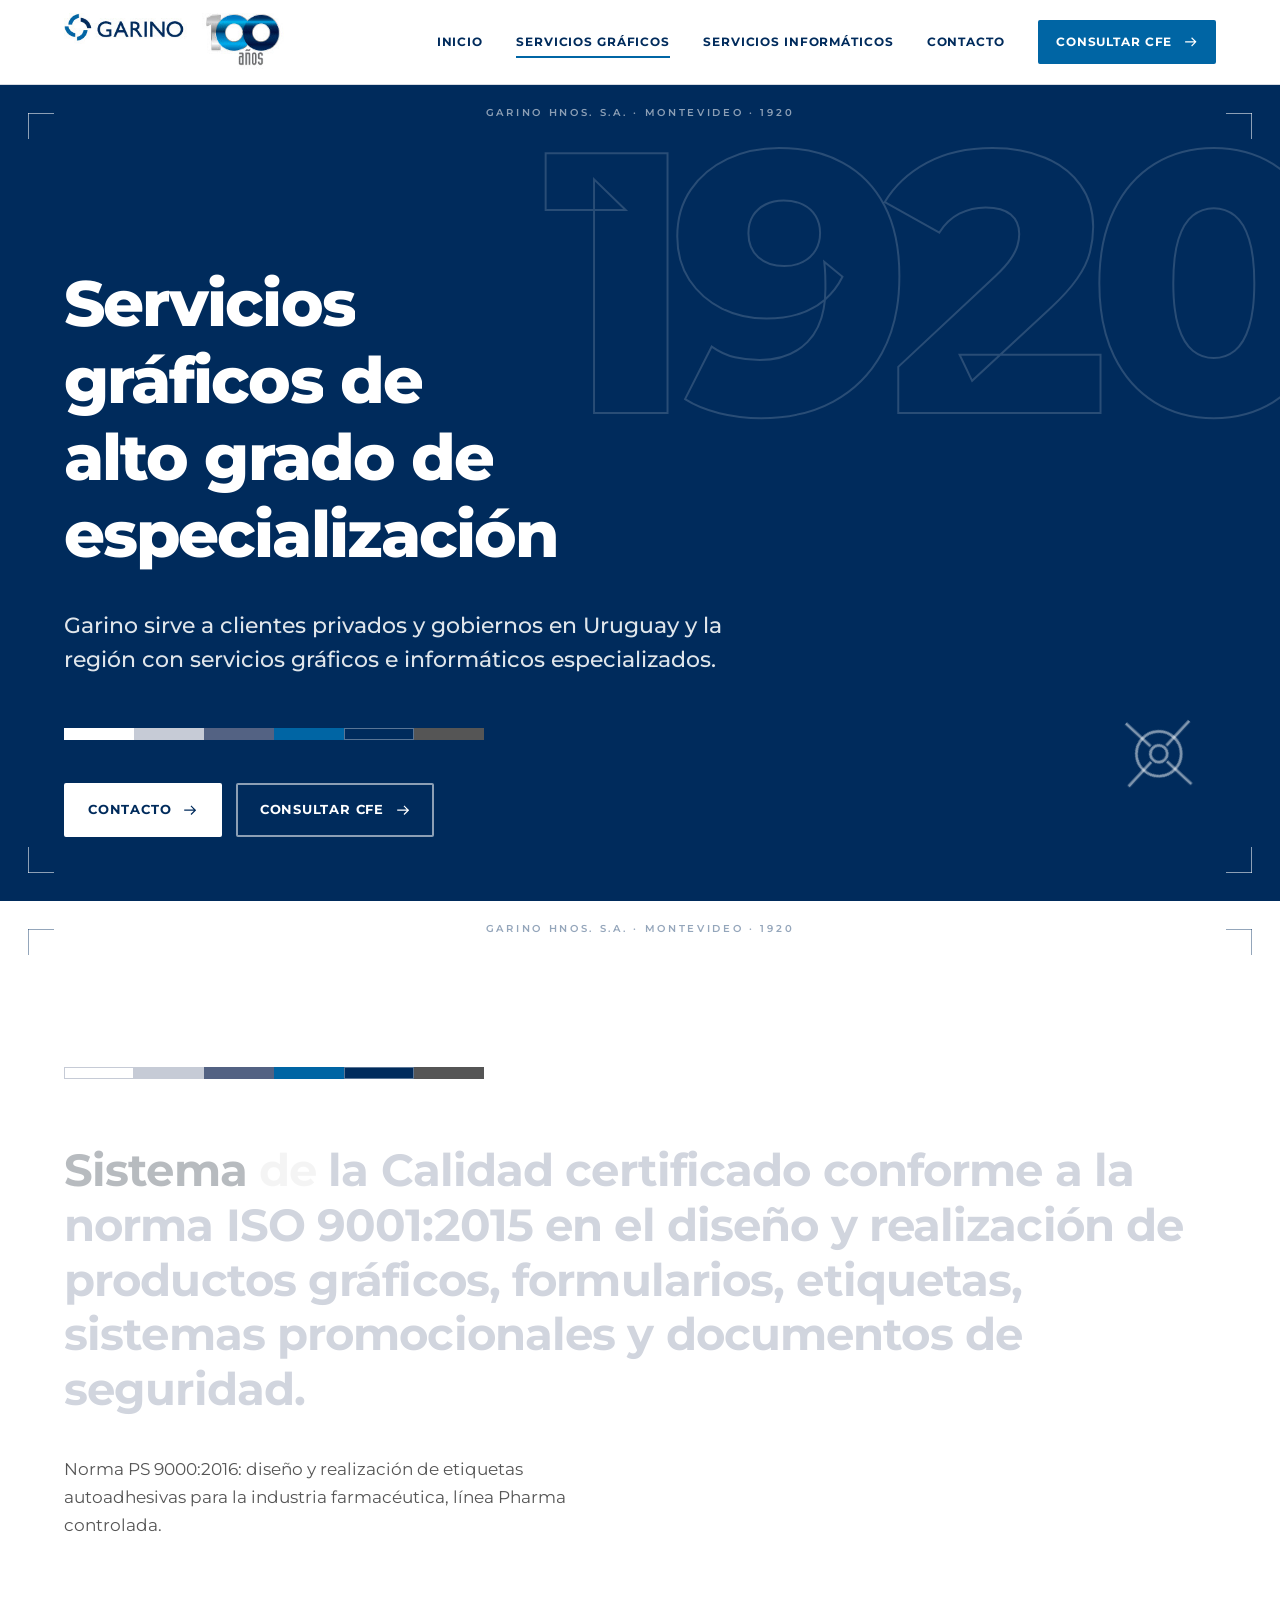
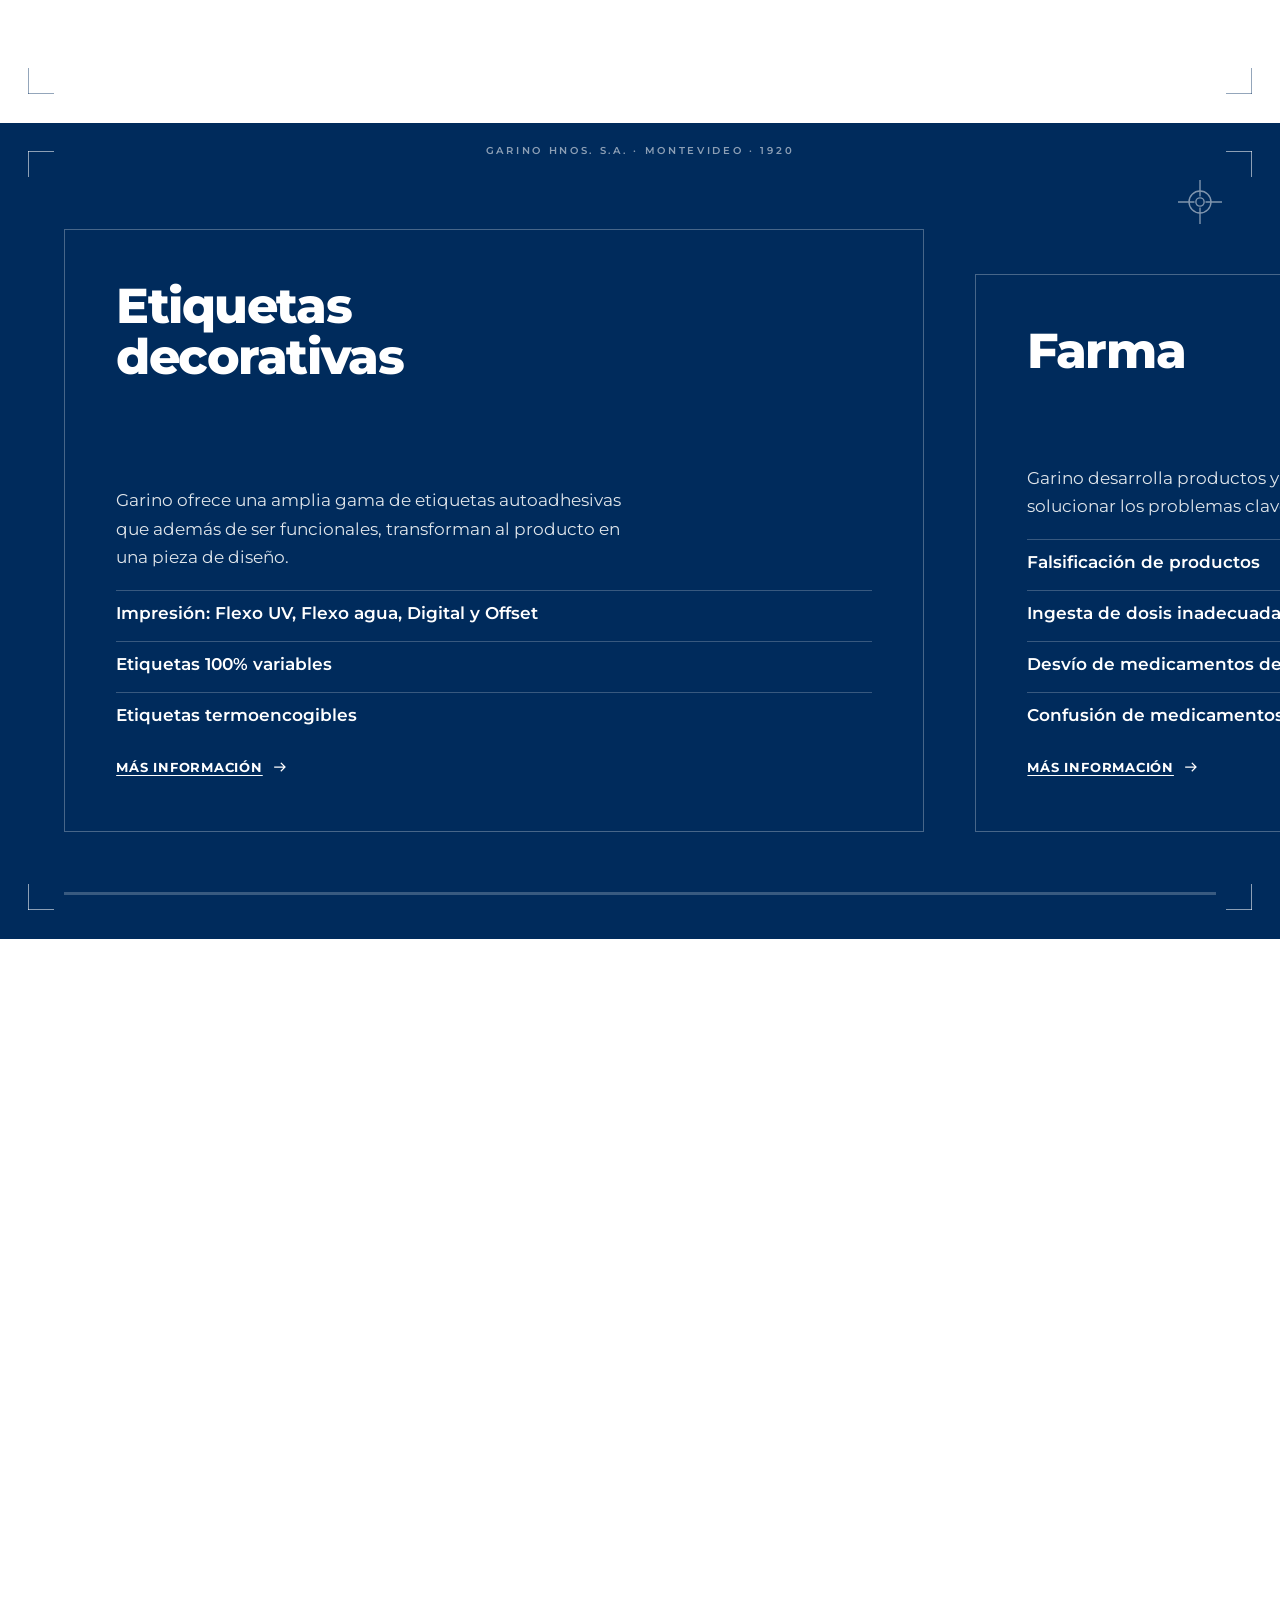
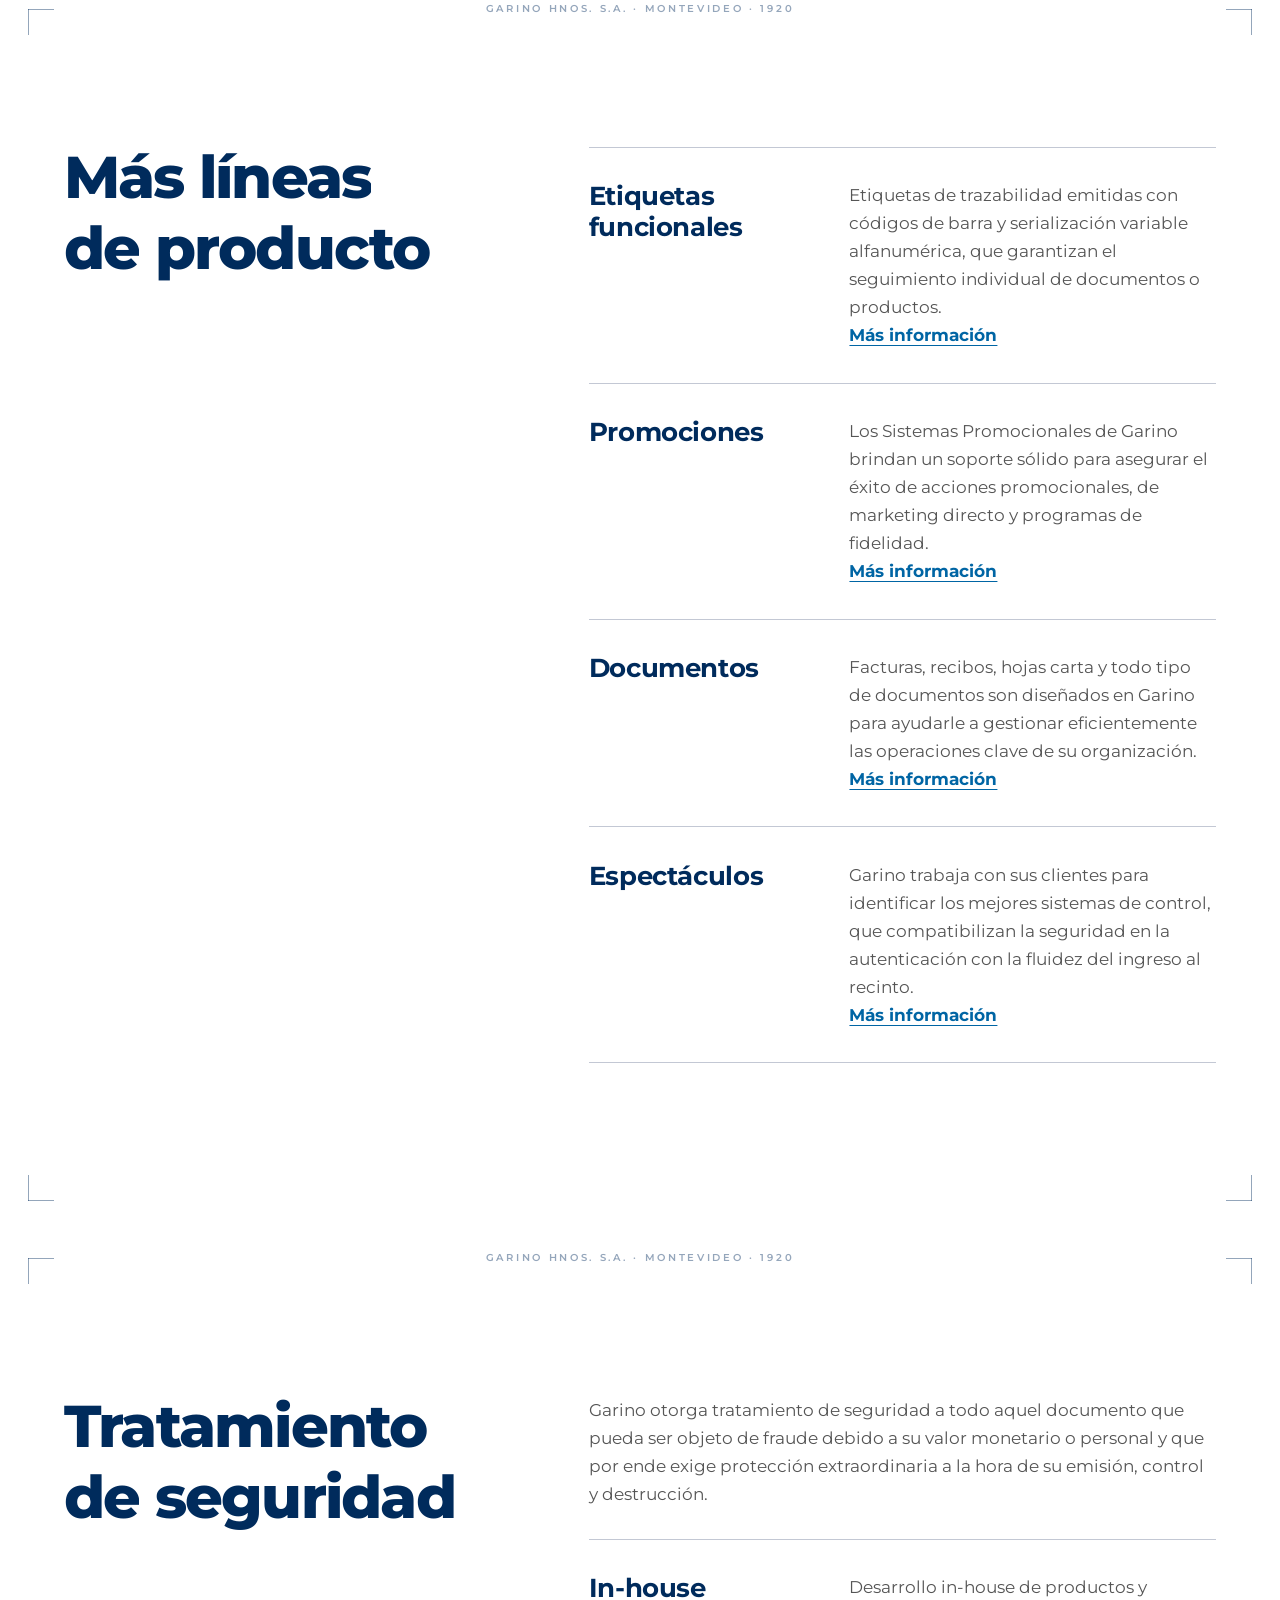
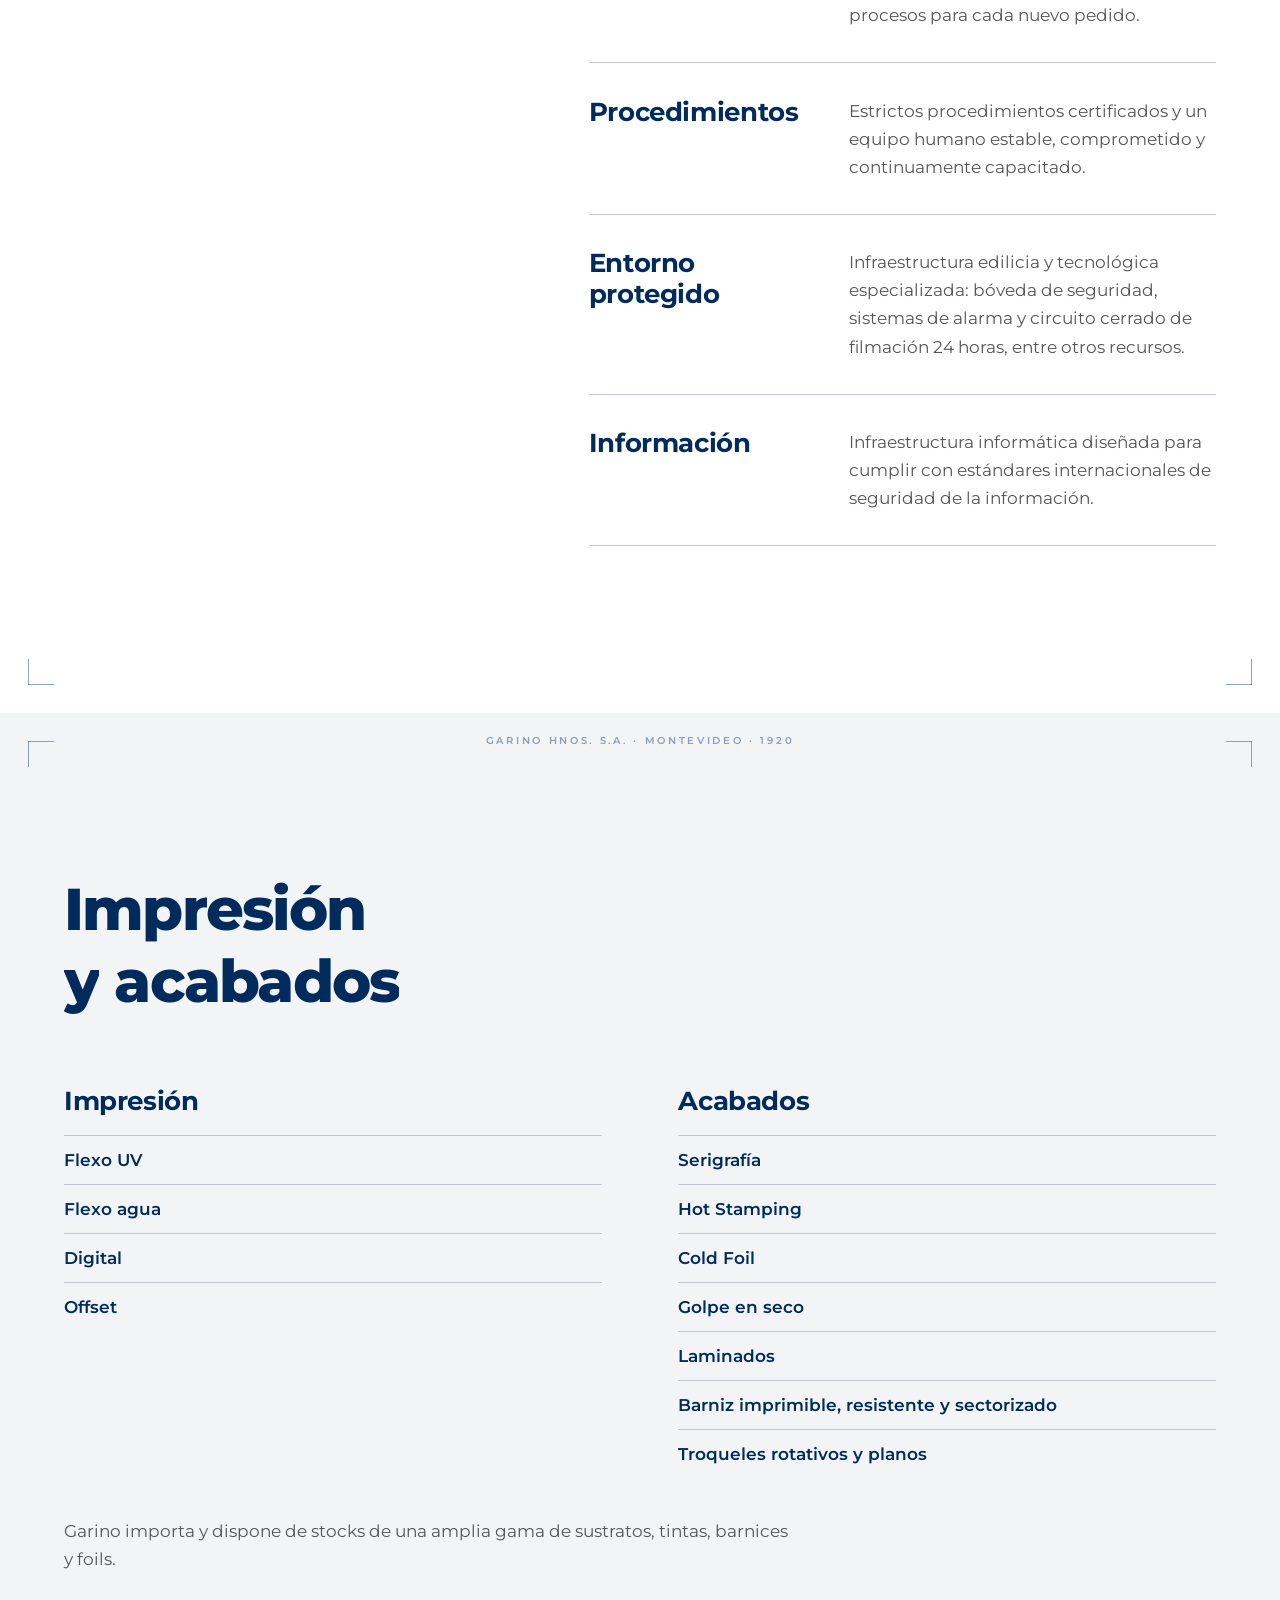
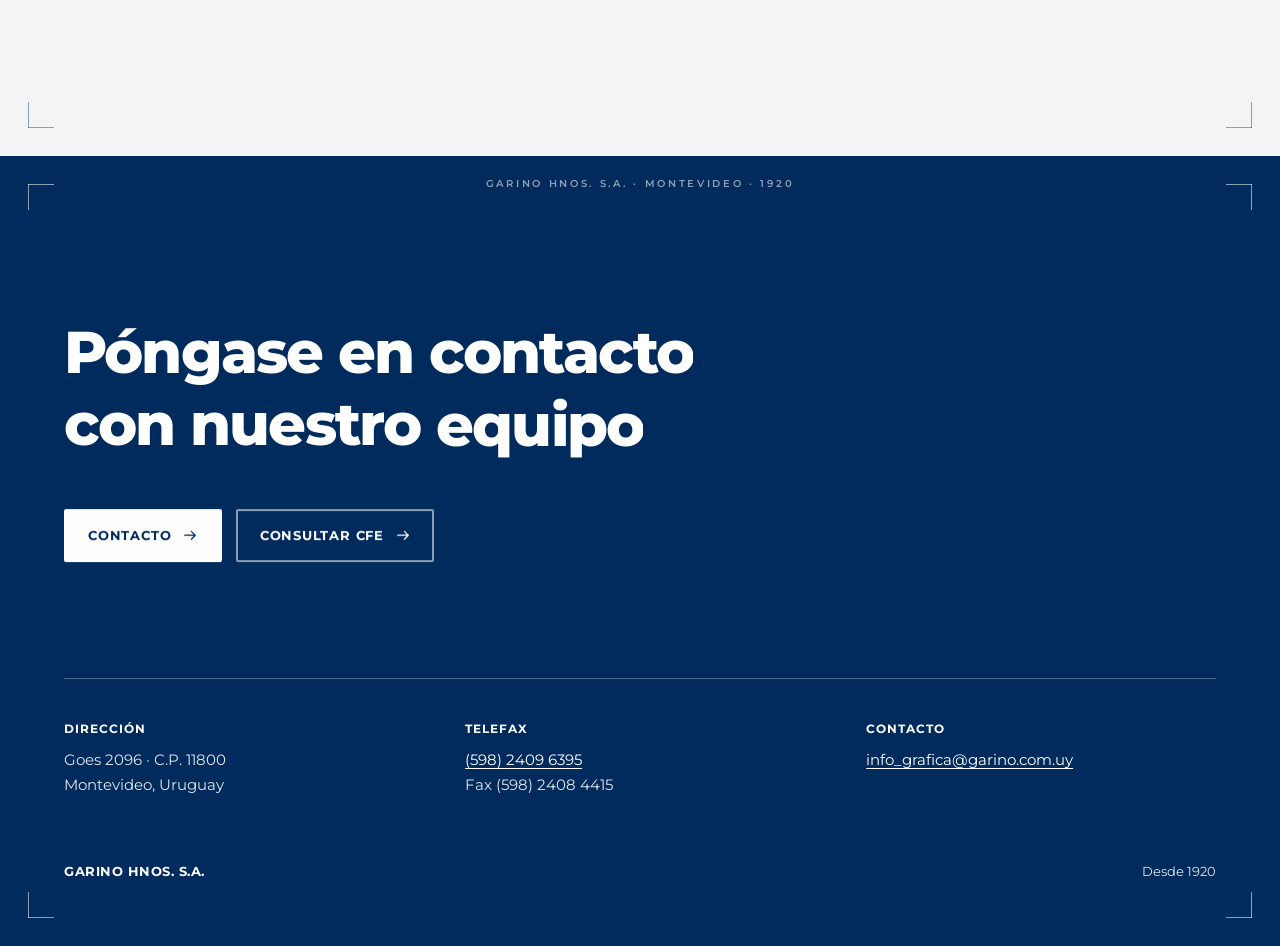
==== graficos.html @ b213af1c "Restyling completo de Garino: pliego de control, tres páginas, scroll con GSAP Co-Authored-By: Claud" ====
<!DOCTYPE html>
<html lang="es-UY">
<head>
<meta charset="utf-8">
<meta name="viewport" content="width=device-width, initial-scale=1">
<title>Servicios gráficos — GARINO HNOS. S.A.</title>
<meta name="description" content="Servicios gráficos de Garino: etiquetas, farma, documentos de seguridad, protección de marca, promociones, documentos y espectáculos. Montevideo, Uruguay.">
<meta name="theme-color" content="#002b5c">
<link rel="preload" href="fonts/Montserrat-Variable.woff2" as="font" type="font/woff2" crossorigin>
<link rel="stylesheet" href="css/styles.css">
<script>document.documentElement.classList.add("js");if(!matchMedia("(prefers-reduced-motion: reduce)").matches)document.documentElement.classList.add("motion");</script>
</head>
<body>
<svg width="0" height="0" style="position:absolute" aria-hidden="true" focusable="false">
  <symbol id="arrow" viewBox="0 0 24 24"><path d="M3 12h17M14 5.5 20.5 12 14 18.5" fill="none" stroke="currentColor" stroke-width="2" stroke-linecap="square"/></symbol>
  <symbol id="reg" viewBox="0 0 48 48"><g fill="none" stroke="currentColor" stroke-width="1.5"><circle cx="24" cy="24" r="12"/><circle cx="24" cy="24" r="4.5"/><path d="M24 0v18M24 30v18M0 24h18M30 24h18"/></g></symbol>
</svg>
<a class="skip" href="#contenido">Ir al contenido</a>
<div class="progress" aria-hidden="true"></div>

<header class="site-header">
  <div class="wrap site-header__in">
    <a class="brand" href="index.html" aria-label="Garino, más de 100 años — inicio"><img src="img/logo_100_anos.jpg" width="346" height="91" alt="GARINO — 100 años"></a>
    <button class="nav-toggle" type="button" aria-expanded="false" aria-controls="nav" aria-label="Menú"><span></span><span></span><span></span></button>
    <nav class="nav" id="nav" aria-label="Principal">
      <a href="index.html">Inicio</a>
      <a href="graficos.html" aria-current="page">Servicios gráficos</a>
      <a href="informaticos.html">Servicios informáticos</a>
      <a href="https://www.garino.com.uy/servicios_informaticos/Contacto.php">Contacto</a>
      <a class="btn" href="https://www.garino.com.uy/consultacfe/">Consultar CFE <svg class="i" aria-hidden="true"><use href="#arrow"/></svg></a>
    </nav>
  </div>
</header>

<main id="contenido">

  <section class="hero sheet sheet--navy">
    <span class="marks" aria-hidden="true"></span>
    <div class="hero__year" aria-hidden="true" data-parallax="0.18">1920</div>
    <div class="hero__reg" aria-hidden="true"><svg class="reg" data-spin><use href="#reg"/></svg></div>
    <div class="wrap">
      <h1 data-split>Servicios gráficos de alto grado de especialización</h1>
      <p class="lead" data-reveal>Garino sirve a clientes privados y gobiernos en Uruguay y la región con servicios gráficos e informáticos especializados.</p>
      <div class="wedge" aria-hidden="true" data-reveal data-delay="0.1"><i></i><i></i><i></i><i></i><i></i><i></i></div>
      <div class="closing__actions" data-reveal data-delay="0.2">
        <a class="btn btn--light" href="https://www.garino.com.uy/servicios_informaticos/Contacto.php">Contacto <svg class="i" aria-hidden="true"><use href="#arrow"/></svg></a>
        <a class="btn btn--ghost" href="https://www.garino.com.uy/consultacfe/">Consultar CFE <svg class="i" aria-hidden="true"><use href="#arrow"/></svg></a>
      </div>
    </div>
  </section>

  <section class="section sheet">
    <span class="marks marks--ink" aria-hidden="true"></span>
    <div class="wrap">
      <div class="wedge wedge--light section__wedge" aria-hidden="true"><i></i><i></i><i></i><i></i><i></i><i></i></div>
      <p class="statement">Sistema de la Calidad certificado conforme a la norma ISO 9001:2015 en el diseño y realización de productos gráficos, formularios, etiquetas, sistemas promocionales y documentos de seguridad.</p>
      <p data-reveal style="margin-top:clamp(28px,3vw,44px);max-width:52ch">Norma PS 9000:2016: diseño y realización de etiquetas autoadhesivas para la industria farmacéutica, línea Pharma controlada.</p>
    </div>
  </section>

  <section class="hscroll sheet sheet--navy" aria-label="Líneas de productos">
    <span class="marks" aria-hidden="true"></span>
    <svg class="reg hscroll__reg" aria-hidden="true"><use href="#reg"/></svg>
    <div class="hscroll__pin">
      <div class="hscroll__track">
        <article class="panel">
          <div class="panel__top"><h2>Etiquetas decorativas</h2></div>
          <div><p>Garino ofrece una amplia gama de etiquetas autoadhesivas que además de ser funcionales, transforman al producto en una pieza de diseño.</p><ul><li>Impresión: Flexo UV, Flexo agua, Digital y Offset</li><li>Etiquetas 100% variables</li><li>Etiquetas termoencogibles</li></ul><a class="panel__link" href="https://www.garinografica.com/etiquetas-decorativas">Más información <svg class="i" aria-hidden="true"><use href="#arrow"/></svg></a></div>
        </article>
        <article class="panel">
          <div class="panel__top"><h2>Farma</h2></div>
          <div><p>Garino desarrolla productos y sistemas tendientes a solucionar los problemas clave que afectan este mercado.</p><ul><li>Falsificación de productos</li><li>Ingesta de dosis inadecuadas</li><li>Desvío de medicamentos de uso controlado</li><li>Confusión de medicamentos en centros de salud</li></ul><a class="panel__link" href="https://www.garinografica.com/farma">Más información <svg class="i" aria-hidden="true"><use href="#arrow"/></svg></a></div>
        </article>
        <article class="panel">
          <div class="panel__top"><h2>Documentos de seguridad</h2></div>
          <div><p>Proveedor de Documentos de Seguridad para bancos, gobiernos, emisores de valores y empresas privadas, a lo largo de sus 100 años de existencia.</p><ul><li>Papel de seguridad con marca de agua propia</li><li>Hologramas de seguridad con marca propietaria de uso exclusivo</li></ul><a class="panel__link" href="https://www.garinografica.com/documentos-seguridad">Más información <svg class="i" aria-hidden="true"><use href="#arrow"/></svg></a></div>
        </article>
        <article class="panel">
          <div class="panel__top"><h2>Protección de marca</h2></div>
          <div><p>Un enfoque integral para el problema de la falsificación de productos y documentos, que permite la autenticación en los puntos críticos de la cadena de distribución.</p><ul><li>Tamper evident: recursos que evidencian la manipulación</li><li>Datos variables: código de barra, código QR, Datamatrix</li></ul><a class="panel__link" href="https://www.garinografica.com/proteccion-marca">Más información <svg class="i" aria-hidden="true"><use href="#arrow"/></svg></a></div>
        </article>
      </div>
    </div>
    <div class="hscroll__bar" aria-hidden="true"></div>
  </section>

  <section class="section sheet">
    <span class="marks marks--ink" aria-hidden="true"></span>
    <div class="wrap intro-grid">
      <h2 data-split>Más líneas de producto</h2>
      <ul class="rows"><li data-reveal><h3>Etiquetas funcionales</h3><div><p>Etiquetas de trazabilidad emitidas con códigos de barra y serialización variable alfanumérica, que garantizan el seguimiento individual de documentos o productos.</p><p><a href="#reg">Más información</a></p></div></li><li data-reveal><h3>Promociones</h3><div><p>Los Sistemas Promocionales de Garino brindan un soporte sólido para asegurar el éxito de acciones promocionales, de marketing directo y programas de fidelidad.</p><p><a href="#reg">Más información</a></p></div></li><li data-reveal><h3>Documentos</h3><div><p>Facturas, recibos, hojas carta y todo tipo de documentos son diseñados en Garino para ayudarle a gestionar eficientemente las operaciones clave de su organización.</p><p><a href="#reg">Más información</a></p></div></li><li data-reveal><h3>Espectáculos</h3><div><p>Garino trabaja con sus clientes para identificar los mejores sistemas de control, que compatibilizan la seguridad en la autenticación con la fluidez del ingreso al recinto.</p><p><a href="#reg">Más información</a></p></div></li></ul>
    </div>
  </section>


  <section class="section sheet">
    <span class="marks marks--ink" aria-hidden="true"></span>
    <div class="wrap intro-grid">
      <div>
        <h2 data-split>Tratamiento de seguridad</h2>
      </div>
      <div class="stack">
        <p data-reveal>Garino otorga tratamiento de seguridad a todo aquel documento que pueda ser objeto de fraude debido a su valor monetario o personal y que por ende exige protección extraordinaria a la hora de su emisión, control y destrucción.</p>
        <ul class="rows" data-reveal>
          <li><h3>In-house</h3><p>Desarrollo in-house de productos y procesos para cada nuevo pedido.</p></li>
          <li><h3>Procedimientos</h3><p>Estrictos procedimientos certificados y un equipo humano estable, comprometido y continuamente capacitado.</p></li>
          <li><h3>Entorno protegido</h3><p>Infraestructura edilicia y tecnológica especializada: bóveda de seguridad, sistemas de alarma y circuito cerrado de filmación 24 horas, entre otros recursos.</p></li>
          <li><h3>Información</h3><p>Infraestructura informática diseñada para cumplir con estándares internacionales de seguridad de la información.</p></li>
        </ul>
      </div>
    </div>
  </section>

  <section class="section sheet sheet--paper">
    <span class="marks marks--ink" aria-hidden="true"></span>
    <div class="wrap">
      <h2 data-split style="max-width:16ch">Impresión y acabados</h2>
      <div class="specs" style="margin-top:clamp(36px,5vw,72px)" data-reveal>
        <div>
          <h3>Impresión</h3>
          <ul><li>Flexo UV</li><li>Flexo agua</li><li>Digital</li><li>Offset</li></ul>
        </div>
        <div>
          <h3>Acabados</h3>
          <ul><li>Serigrafía</li><li>Hot Stamping</li><li>Cold Foil</li><li>Golpe en seco</li><li>Laminados</li><li>Barniz imprimible, resistente y sectorizado</li><li>Troqueles rotativos y planos</li></ul>
        </div>
      </div>
      <p style="margin-top:clamp(28px,3vw,44px)" data-reveal>Garino importa y dispone de stocks de una amplia gama de sustratos, tintas, barnices y foils.</p>
    </div>
  </section>

  <section class="closing sheet sheet--navy">
    <span class="marks" aria-hidden="true"></span>
    <div class="wrap">
      <h2 data-split>Póngase en contacto con nuestro equipo</h2>
      <div class="closing__actions" data-reveal>
        <a class="btn btn--light" href="https://www.garino.com.uy/servicios_informaticos/Contacto.php">Contacto <svg class="i" aria-hidden="true"><use href="#arrow"/></svg></a>
        <a class="btn btn--ghost" href="https://www.garino.com.uy/consultacfe/">Consultar CFE <svg class="i" aria-hidden="true"><use href="#arrow"/></svg></a>
      </div>
      <div class="footer-grid">
        <div><h3>Dirección</h3><address>Goes 2096 &middot; C.P. 11800<br>Montevideo, Uruguay</address></div>
        <div><h3>Telefax</h3><p><a href="tel:+59824096395">(598) 2409 6395</a><br>Fax (598) 2408 4415</p></div>
        <div><h3>Contacto</h3><p><a href="mailto:info_grafica@garino.com.uy">info_grafica@garino.com.uy</a></p></div>
      </div>
      <div class="footer-note"><strong>GARINO HNOS. S.A.</strong><span>Desde 1920</span></div>
    </div>
  </section>
</main>

<script src="js/vendor/gsap.min.js"></script>
<script src="js/vendor/ScrollTrigger.min.js"></script>
<script src="js/main.js"></script>
</body>
</html>
---- css/styles.css ----
/* GARINO HNOS. S.A. — restyling. Concepto: la página como pliego de imprenta. */

@font-face {
  font-family: "Montserrat";
  src: url("../fonts/Montserrat-Variable-ext.woff2") format("woff2");
  font-weight: 100 900;
  font-style: normal;
  font-display: swap;
  unicode-range: U+0100-02BA, U+02BD-02C5, U+02C7-02CC, U+02CE-02D7, U+02DD-02FF, U+0304, U+0308, U+0329, U+1D00-1DBF, U+1E00-1E9F, U+1EF2-1EFF, U+2020, U+20A0-20AB, U+20AD-20C0, U+2113, U+2C60-2C7F, U+A720-A7FF;
}
@font-face {
  font-family: "Montserrat";
  src: url("../fonts/Montserrat-Variable.woff2") format("woff2");
  font-weight: 100 900;
  font-style: normal;
  font-display: swap;
  unicode-range: U+0000-00FF, U+0131, U+0152-0153, U+02BB-02BC, U+02C6, U+02DA, U+02DC, U+0304, U+0308, U+0329, U+2000-206F, U+20AC, U+2122, U+2191, U+2193, U+2212, U+2215, U+FEFF, U+FFFD;
}

:root {
  --navy: #002b5c;
  --blue: #0065a4;
  --slate: #536283;
  --mist: #c6cbd6;
  --ink: #555555;
  --on-navy: color-mix(in srgb, #ffffff 88%, #002b5c);
  --white: #ffffff;
  --paper: color-mix(in srgb, var(--mist) 22%, white);

  --font: "Montserrat", system-ui, -apple-system, "Segoe UI", Arial, sans-serif;
  --gutter: clamp(20px, 5vw, 88px);
  --section: clamp(96px, 13vw, 190px);
  --header-h: 84px;
  --ease: cubic-bezier(0.16, 1, 0.3, 1);
}

*, *::before, *::after { box-sizing: border-box; }
html { scroll-behavior: smooth; -webkit-text-size-adjust: 100%; scrollbar-color: var(--blue) var(--paper); }
body {
  margin: 0;
  font-family: var(--font);
  font-size: 1.0625rem;
  line-height: 1.65;
  color: var(--ink);
  background: var(--white);
  overflow-x: clip;
  -webkit-font-smoothing: antialiased;
  text-rendering: optimizeLegibility;
}
img, svg { display: block; max-width: 100%; }
a { color: inherit; text-decoration-thickness: 1px; text-underline-offset: 0.22em; }
p { margin: 0 0 1em; max-width: 66ch; }
h1, h2, h3 { font-family: var(--font); font-weight: 800; line-height: 1.04; letter-spacing: -0.03em; margin: 0; text-wrap: balance; color: var(--navy); }
h1 { font-size: clamp(2.3rem, 5vw, 4.5rem); }
h2 { font-size: clamp(1.9rem, 4.6vw, 3.9rem); }
h3 { font-size: clamp(1.25rem, 2vw, 1.6rem); font-weight: 700; letter-spacing: -0.015em; line-height: 1.2; }
ul { margin: 0; padding: 0; list-style: none; }
::selection { background: var(--blue); color: var(--white); }
:focus-visible { outline: 3px solid var(--blue); outline-offset: 3px; }
.on-navy :focus-visible, .sheet--navy :focus-visible { outline-color: var(--white); }
.sr-only { position: absolute; width: 1px; height: 1px; overflow: hidden; clip: rect(0 0 0 0); white-space: nowrap; }
.skip { position: absolute; left: 12px; top: -60px; background: var(--navy); color: var(--white); padding: 10px 16px; z-index: 100; font-weight: 700; }
.skip:focus { top: 12px; }
.i { width: 1.1em; height: 1.1em; flex: none; }
.wrap { width: 100%; max-width: 1480px; margin-inline: auto; padding-inline: var(--gutter); }

/* Progreso de lectura: barra de color del pliego */
.progress { position: fixed; inset: 0 0 auto 0; height: 3px; z-index: 60; background: transparent; pointer-events: none; }
.progress::after { content: ""; display: block; height: 100%; background: var(--blue); transform-origin: 0 50%; transform: scaleX(var(--p, 0)); }

/* Cabecera */
.site-header { position: sticky; top: 0; z-index: 50; background: var(--white); border-bottom: 1px solid color-mix(in srgb, var(--mist) 70%, white); }
.site-header__in { display: flex; align-items: center; justify-content: space-between; gap: 24px; height: var(--header-h); }
.brand { display: block; line-height: 0; }
.brand img { height: 58px; width: auto; }
.nav { display: flex; align-items: center; gap: clamp(18px, 2.6vw, 40px); }
.nav a { font-size: 0.78rem; font-weight: 700; letter-spacing: 0.07em; text-transform: uppercase; text-decoration: none; color: var(--navy); padding: 8px 0; position: relative; }
.nav a:not(.btn)::after { content: ""; position: absolute; left: 0; right: 0; bottom: 2px; height: 2px; background: var(--blue); transform: scaleX(0); transform-origin: 0 50%; transition: transform 0.4s var(--ease); }
.nav a:not(.btn):hover::after, .nav a[aria-current="page"]::after { transform: scaleX(1); }
.nav-toggle { display: none; width: 48px; height: 48px; border: 0; background: none; color: var(--navy); cursor: pointer; padding: 0; margin-right: -10px; }
.nav-toggle span { display: block; width: 24px; height: 2px; background: currentColor; margin: 6px auto; transition: transform 0.35s var(--ease), opacity 0.2s; }
.nav-open .nav-toggle span:nth-child(1) { transform: translateY(8px) rotate(45deg); }
.nav-open .nav-toggle span:nth-child(2) { opacity: 0; }
.nav-open .nav-toggle span:nth-child(3) { transform: translateY(-8px) rotate(-45deg); }

.btn { display: inline-flex; align-items: center; gap: 12px; padding: 14px 22px; font-weight: 700; font-size: 0.82rem; letter-spacing: 0.06em; text-transform: uppercase; text-decoration: none; background: var(--blue); color: var(--white); border: 2px solid var(--blue); border-radius: 2px; transition: background 0.3s, color 0.3s, border-color 0.3s; }
.btn:hover { background: var(--navy); border-color: var(--navy); }
.btn .i { transition: transform 0.4s var(--ease); }
.btn:hover .i { transform: translateX(4px); }
.btn--light { background: var(--white); color: var(--navy); border-color: var(--white); }
.btn--light:hover { background: var(--mist); border-color: var(--mist); color: var(--navy); }
.btn--ghost { background: transparent; color: var(--white); border-color: color-mix(in srgb, var(--white) 55%, transparent); }
.btn--ghost:hover { background: var(--white); color: var(--navy); border-color: var(--white); }
.site-header .btn { padding: 10px 16px; color: var(--white); }

/* Pliego: marcas de corte, registro y escala de tonos */
.sheet { position: relative; isolation: isolate; }
.sheet--navy { background: var(--navy); color: var(--white); }
.sheet--navy h1, .sheet--navy h2, .sheet--navy h3 { color: var(--white); }
.sheet--navy p { color: var(--on-navy); }
.sheet--paper { background: var(--paper); }
.marks { position: absolute; inset: clamp(14px, 2.2vw, 30px); pointer-events: none; z-index: 1; color: color-mix(in srgb, currentColor 55%, transparent);
  --m: 26px;
  background:
    linear-gradient(currentColor, currentColor) 0 0 / var(--m) 1px no-repeat,
    linear-gradient(currentColor, currentColor) 0 0 / 1px var(--m) no-repeat,
    linear-gradient(currentColor, currentColor) 100% 0 / var(--m) 1px no-repeat,
    linear-gradient(currentColor, currentColor) 100% 0 / 1px var(--m) no-repeat,
    linear-gradient(currentColor, currentColor) 0 100% / var(--m) 1px no-repeat,
    linear-gradient(currentColor, currentColor) 0 100% / 1px var(--m) no-repeat,
    linear-gradient(currentColor, currentColor) 100% 100% / var(--m) 1px no-repeat,
    linear-gradient(currentColor, currentColor) 100% 100% / 1px var(--m) no-repeat; }
.marks::after { content: "GARINO HNOS. S.A.  \00B7  MONTEVIDEO  \00B7  1920"; position: absolute; top: -5px; left: 50%; transform: translateX(-50%); font-size: 0.6rem; font-weight: 600; letter-spacing: 0.28em; white-space: nowrap; color: inherit; background: transparent; padding: 0 12px; line-height: 10px; }
.marks--ink { color: color-mix(in srgb, var(--navy) 42%, transparent); }
.section__wedge { margin-bottom: clamp(40px, 5vw, 72px); }
.wedge { display: flex; height: 12px; width: 100%; max-width: 420px; }
.wedge i { flex: 1; display: block; }
.wedge i:nth-child(1) { background: var(--white); }
.wedge i:nth-child(2) { background: var(--mist); }
.wedge i:nth-child(3) { background: var(--slate); }
.wedge i:nth-child(4) { background: var(--blue); }
.wedge i:nth-child(5) { background: var(--navy); box-shadow: inset 0 0 0 1px color-mix(in srgb, var(--white) 35%, transparent); }
.wedge i:nth-child(6) { background: var(--ink); }
.wedge--light i:nth-child(1) { box-shadow: inset 0 0 0 1px var(--mist); }
.reg { width: 56px; height: 56px; color: currentColor; }

/* Héroe */
.hero { min-height: calc(100svh - var(--header-h)); display: flex; align-items: flex-end; overflow: hidden; padding-block: clamp(48px, 6vw, 96px) clamp(40px, 5vw, 72px); }
.hero .wrap { position: relative; z-index: 2; }
.hero h1 { max-width: 12ch; }
.hero__year { position: absolute; right: -3vw; top: 6%; z-index: 0; font-weight: 800; font-size: clamp(8rem, 29vw, 28rem); line-height: 0.8; letter-spacing: -0.06em; color: transparent; -webkit-text-stroke: 2px color-mix(in srgb, var(--white) 16%, transparent); user-select: none; pointer-events: none; }
.hero__reg { position: absolute; z-index: 1; right: clamp(24px, 6vw, 96px); bottom: clamp(56px, 8vw, 110px); color: color-mix(in srgb, var(--white) 50%, transparent); }
.hero__reg .reg { width: clamp(56px, 7vw, 96px); height: auto; aspect-ratio: 1; }
.lead { font-size: clamp(1.1rem, 1.7vw, 1.4rem); line-height: 1.55; max-width: 44ch; margin-top: clamp(20px, 2.4vw, 32px); font-weight: 500; }
.hero .wedge { margin-top: clamp(32px, 4vw, 52px); }
.doors { display: grid; grid-template-columns: repeat(2, minmax(0, 1fr)); gap: 0; margin-top: clamp(40px, 5vw, 72px); border-top: 1px solid color-mix(in srgb, var(--white) 40%, transparent); max-width: 980px; }
.door { display: flex; align-items: center; justify-content: space-between; gap: 20px; padding: clamp(20px, 2.6vw, 34px) 0; text-decoration: none; color: var(--white); font-weight: 800; font-size: clamp(1.1rem, 2.2vw, 1.75rem); letter-spacing: -0.02em; border-bottom: 1px solid color-mix(in srgb, var(--white) 40%, transparent); transition: color 0.3s; }
.door + .door { padding-left: clamp(20px, 3vw, 44px); border-left: 1px solid color-mix(in srgb, var(--white) 40%, transparent); }
.door .i { width: 1.4em; height: 1.4em; transition: transform 0.5s var(--ease); }
.door:hover { color: var(--mist); }
.door:hover .i { transform: translateX(8px); }

/* Secciones */
.section { padding-block: var(--section); position: relative; }
.statement { font-size: clamp(1.55rem, 3.5vw, 3rem); font-weight: 700; line-height: 1.22; letter-spacing: -0.02em; color: var(--navy); max-width: 28em; margin: 0; }
.statement .w { transition: none; }
.intro-grid { display: grid; grid-template-columns: minmax(0, 5fr) minmax(0, 7fr); gap: clamp(32px, 6vw, 120px); align-items: start; }
.stack > * + * { margin-top: clamp(20px, 2.4vw, 32px); }

/* Scroll horizontal fijado */
.hscroll { position: relative; overflow: hidden; }
.hscroll__pin { min-height: calc(100svh - var(--header-h)); display: flex; align-items: center; padding-block: clamp(64px, 8vw, 110px); }
.hscroll__track { display: flex; gap: clamp(24px, 4vw, 64px); padding-inline: var(--gutter); will-change: transform; }
.panel { flex: none; width: min(78vw, 860px); display: flex; flex-direction: column; justify-content: space-between; gap: clamp(28px, 4vw, 56px); min-height: min(62svh, 560px); padding: clamp(28px, 4vw, 56px); border: 1px solid color-mix(in srgb, currentColor 28%, transparent); position: relative; }
.panel__top { display: flex; align-items: flex-start; justify-content: space-between; gap: 24px; }
.panel:nth-child(even) { width: min(70vw, 720px); margin-top: clamp(24px, 5vh, 64px); }
.panel:nth-child(3n) { width: min(86vw, 940px); }
.hscroll__reg { position: absolute; right: clamp(28px, 4.5vw, 72px); top: clamp(28px, 4.5vw, 72px); opacity: 0.5; width: 44px; height: 44px; }
.panel h2 { font-size: clamp(1.8rem, 3.8vw, 3.2rem); max-width: 14ch; }
.panel p { margin: 0; font-size: clamp(1rem, 1.35vw, 1.2rem); max-width: 48ch; }
.panel ul { margin-top: 18px; display: grid; gap: 6px; font-weight: 600; }
.panel ul li { padding: 8px 0; border-top: 1px solid color-mix(in srgb, currentColor 22%, transparent); }
.panel__link { margin-top: 20px; display: inline-flex; align-items: center; gap: 10px; font-weight: 700; font-size: 0.8rem; letter-spacing: 0.06em; text-transform: uppercase; }
.hscroll__bar { position: absolute; left: var(--gutter); right: var(--gutter); bottom: clamp(24px, 3.5vw, 44px); height: 3px; background: color-mix(in srgb, currentColor 22%, transparent); }
.hscroll__bar::after { content: ""; position: absolute; inset: 0; background: var(--blue); transform-origin: 0 50%; transform: scaleX(var(--hp, 0)); }
.sheet--navy .hscroll__bar::after { background: var(--white); }

/* Divisiones */
.divisions { display: grid; grid-template-columns: 1fr 1fr; }
.division { position: relative; display: flex; flex-direction: column; justify-content: space-between; gap: clamp(36px, 5vw, 72px); min-height: 0; padding: clamp(32px, 5vw, 80px) var(--gutter); text-decoration: none; overflow: hidden; transition: background 0.5s var(--ease), color 0.5s var(--ease); }
.division--a { background: var(--paper); color: var(--navy); }
.division--b { background: var(--navy); color: var(--white); }
.division h2 { font-size: clamp(2rem, 4.2vw, 3.6rem); }
.division--b h2 { color: var(--white); }
.division p { max-width: 36ch; }
.division--b p { color: var(--on-navy); }
.division__cta { display: inline-flex; align-items: center; gap: 14px; font-weight: 800; font-size: 0.85rem; letter-spacing: 0.06em; text-transform: uppercase; color: var(--blue); }
.division--b .division__cta { color: var(--white); }
.division__cta .i { transition: transform 0.5s var(--ease); width: 1.5em; height: 1.5em; }
.division:hover .division__cta .i { transform: translateX(10px); }
.division:hover.division--a { background: var(--mist); }
.division:hover.division--b { background: var(--blue); }
/* Listas de nombres reales dentro de cada división */
.division__list { display: grid; gap: 0; margin-top: clamp(20px, 3vw, 40px); max-width: 44ch; }
.division__list li { padding: 9px 0; border-top: 1px solid color-mix(in srgb, currentColor 22%, transparent); font-weight: 600; font-size: 0.95rem; }

/* Listas tipográficas (sin tarjetas) */
.rows > li { display: grid; grid-template-columns: minmax(0, 4fr) minmax(0, 7fr); gap: clamp(16px, 4vw, 80px); padding: clamp(22px, 2.6vw, 36px) 0; border-top: 1px solid color-mix(in srgb, var(--slate) 35%, transparent); }
.rows > li:last-child { border-bottom: 1px solid color-mix(in srgb, var(--slate) 35%, transparent); }
.rows h3 { color: var(--navy); }
.rows p { margin: 0; }
.sheet--navy .rows > li, .sheet--navy .rows > li:last-child { border-color: color-mix(in srgb, var(--white) 28%, transparent); }
.sheet--navy .rows h3 { color: var(--white); }
.rows a { font-weight: 700; color: var(--blue); }
.sheet--navy .rows a { color: var(--white); }

.specs { display: grid; grid-template-columns: repeat(2, minmax(0, 1fr)); gap: clamp(32px, 6vw, 96px); }
.specs h3 { margin-bottom: 18px; }
.specs li { padding: 10px 0; border-top: 1px solid color-mix(in srgb, var(--slate) 30%, transparent); font-weight: 600; color: var(--navy); }

/* Cierre y pie */
.closing { padding-block: var(--section) clamp(40px, 5vw, 72px); overflow: hidden; }
.closing .wrap { position: relative; z-index: 2; }
.closing h2 { max-width: 16ch; }
.closing__actions { display: flex; flex-wrap: wrap; gap: 14px; margin-top: clamp(28px, 3.4vw, 48px); }
.footer-grid { display: grid; grid-template-columns: repeat(3, minmax(0, 1fr)); gap: clamp(24px, 4vw, 64px); margin-top: clamp(72px, 9vw, 140px); padding-top: clamp(28px, 3.4vw, 44px); border-top: 1px solid color-mix(in srgb, var(--white) 30%, transparent); font-size: 0.95rem; }
.footer-grid h3 { font-size: 0.78rem; letter-spacing: 0.08em; text-transform: uppercase; color: var(--white); margin-bottom: 10px; font-weight: 700; }
.footer-grid p, .footer-grid address { margin: 0; font-style: normal; color: var(--on-navy); }
.footer-grid a { color: var(--white); }
.footer-note { margin-top: clamp(40px, 5vw, 72px); display: flex; flex-wrap: wrap; justify-content: space-between; gap: 16px; align-items: center; font-size: 0.8rem; color: var(--on-navy); }
.footer-note strong { color: var(--white); letter-spacing: 0.04em; }

/* Revelados (solo con JS y movimiento permitido) */
.js.motion [data-reveal] { opacity: 0; transform: translateY(36px); }
.js.motion [data-split] .line { display: block; overflow: hidden; padding-bottom: 0.08em; margin-bottom: -0.08em; }
.js.motion [data-split] .line > span { display: inline-block; transform: translateY(110%); }
.statement .w { color: var(--navy); }
.js.motion .statement .w { color: color-mix(in srgb, var(--mist) 80%, white); }

/* Tablet y móvil */
@media (max-width: 959px) {
  .intro-grid, .specs { grid-template-columns: 1fr; }
  .rows > li { grid-template-columns: 1fr; gap: 8px; }
  .divisions { grid-template-columns: 1fr; }
  .division { min-height: 0; padding-block: clamp(48px, 10vw, 88px); }
  .footer-grid { grid-template-columns: 1fr 1fr; }
}
@media (max-width: 859px) {
  :root { --header-h: 68px; }
  .brand img { height: 46px; }
  .nav-toggle { display: block; }
  .nav { position: fixed; inset: var(--header-h) 0 0 0; background: var(--navy); flex-direction: column; align-items: flex-start; justify-content: flex-start; gap: 0; padding: 28px var(--gutter); transform: translateY(-8px); opacity: 0; visibility: hidden; transition: opacity 0.3s, transform 0.4s var(--ease), visibility 0s 0.4s; overflow-y: auto; }
  .nav-open .nav { opacity: 1; transform: none; visibility: visible; transition: opacity 0.3s, transform 0.4s var(--ease); }
  .nav a { color: var(--white); font-size: 1.15rem; padding: 18px 0; width: 100%; border-bottom: 1px solid color-mix(in srgb, var(--white) 22%, transparent); }
  .nav a::after { display: none; }
  .nav .btn { margin-top: 24px; width: auto; background: var(--white); color: var(--navy); border-color: var(--white); justify-content: space-between; padding: 16px 22px; }
  .nav-open { overflow: hidden; }
  .hscroll__pin { min-height: 0; padding-block: var(--section); display: block; }
  .hscroll__track { flex-direction: column; padding-inline: var(--gutter); }
  .panel, .panel:nth-child(even), .panel:nth-child(3n) { width: 100%; margin-top: 0; min-height: 0; }
  .hscroll__bar { display: none; }
  .hscroll__reg { display: none; }
}
@media (max-width: 599px) {
  .marks::after { display: none; }
  .doors { grid-template-columns: 1fr; }
  .door + .door { padding-left: 0; border-left: 0; }
  .footer-grid { grid-template-columns: 1fr; }
  .hero__year { top: 2%; right: -6vw; }
  .hero__reg { display: none; }
  .hero { padding-bottom: 48px; }
  .panel { padding: 24px; }
}

@media (prefers-reduced-motion: reduce) {
  html { scroll-behavior: auto; }
  *, *::before, *::after { transition-duration: 0.01ms !important; animation-duration: 0.01ms !important; }
  .hscroll__pin { min-height: 0; padding-block: var(--section); display: block; }
  .hscroll__track { flex-direction: column; }
  .panel, .panel:nth-child(even), .panel:nth-child(3n) { width: 100%; margin-top: 0; min-height: 0; }
  .hscroll__bar { display: none; }
}
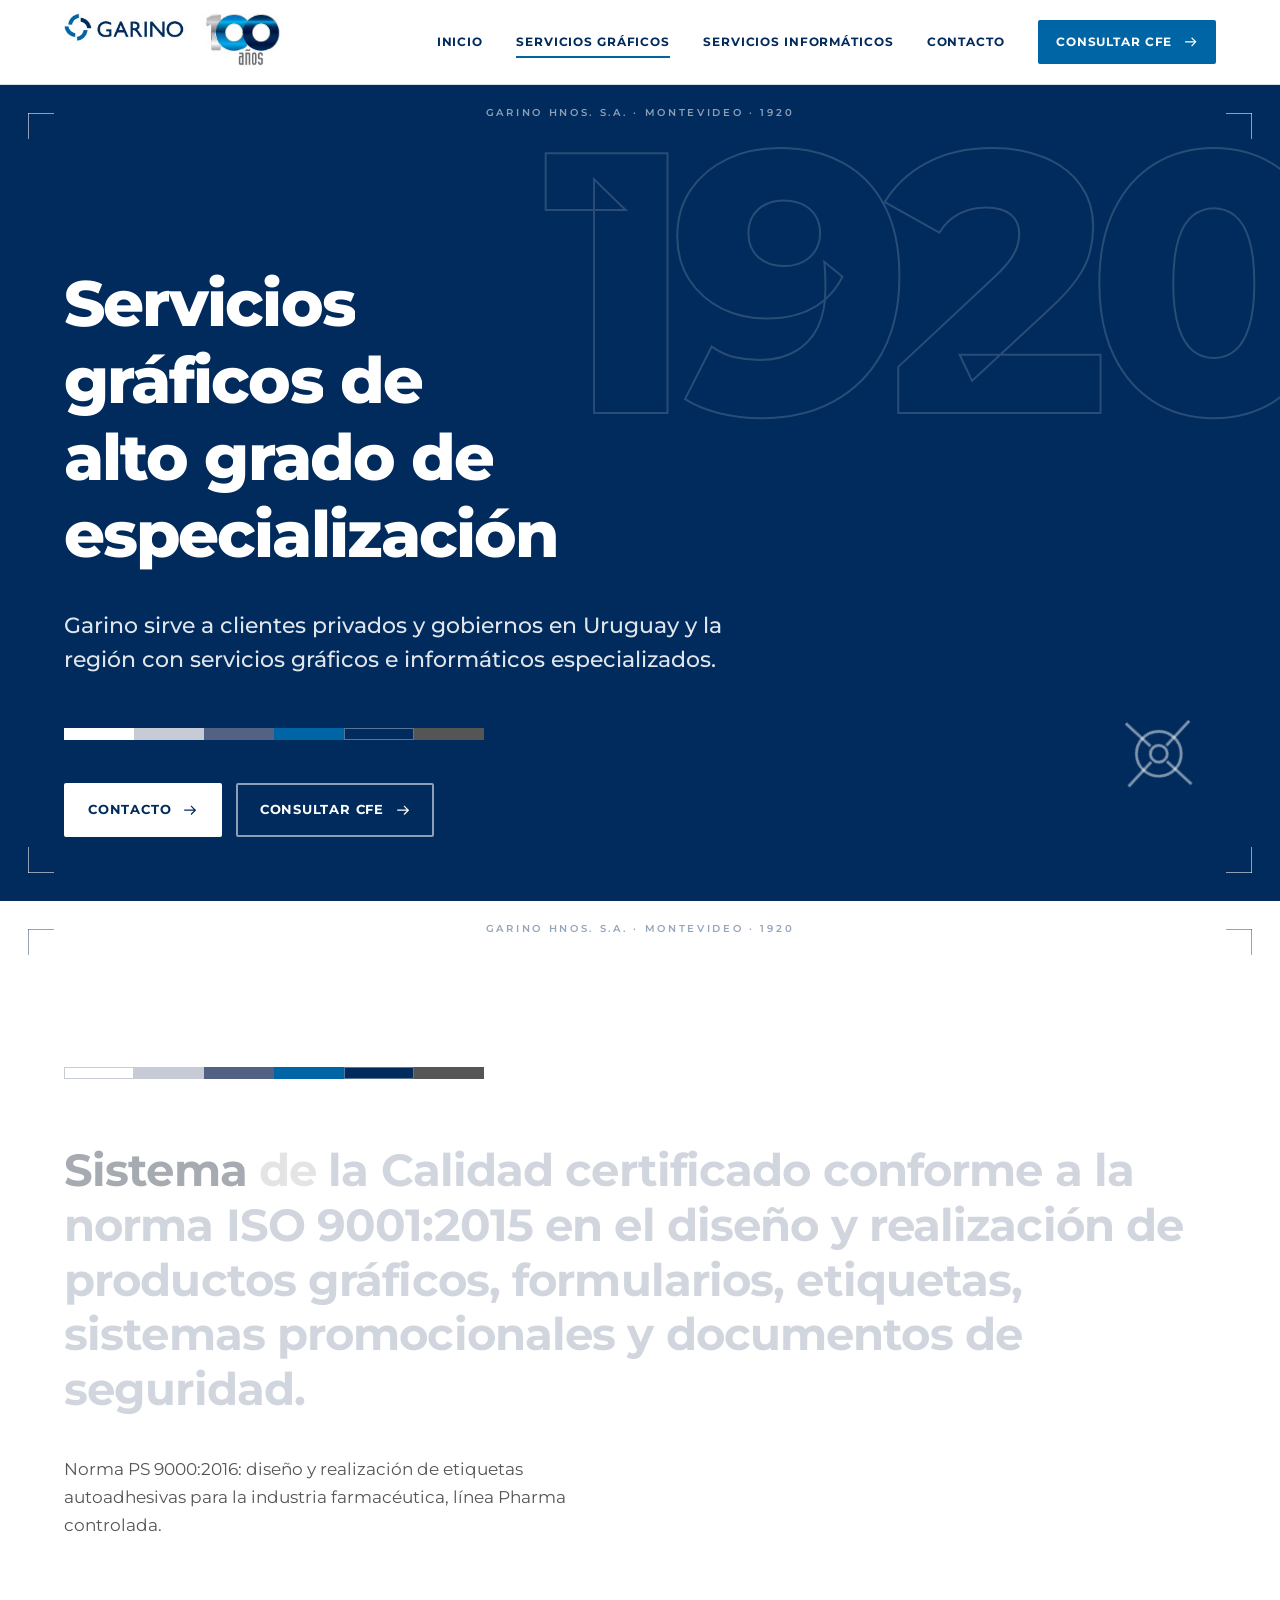
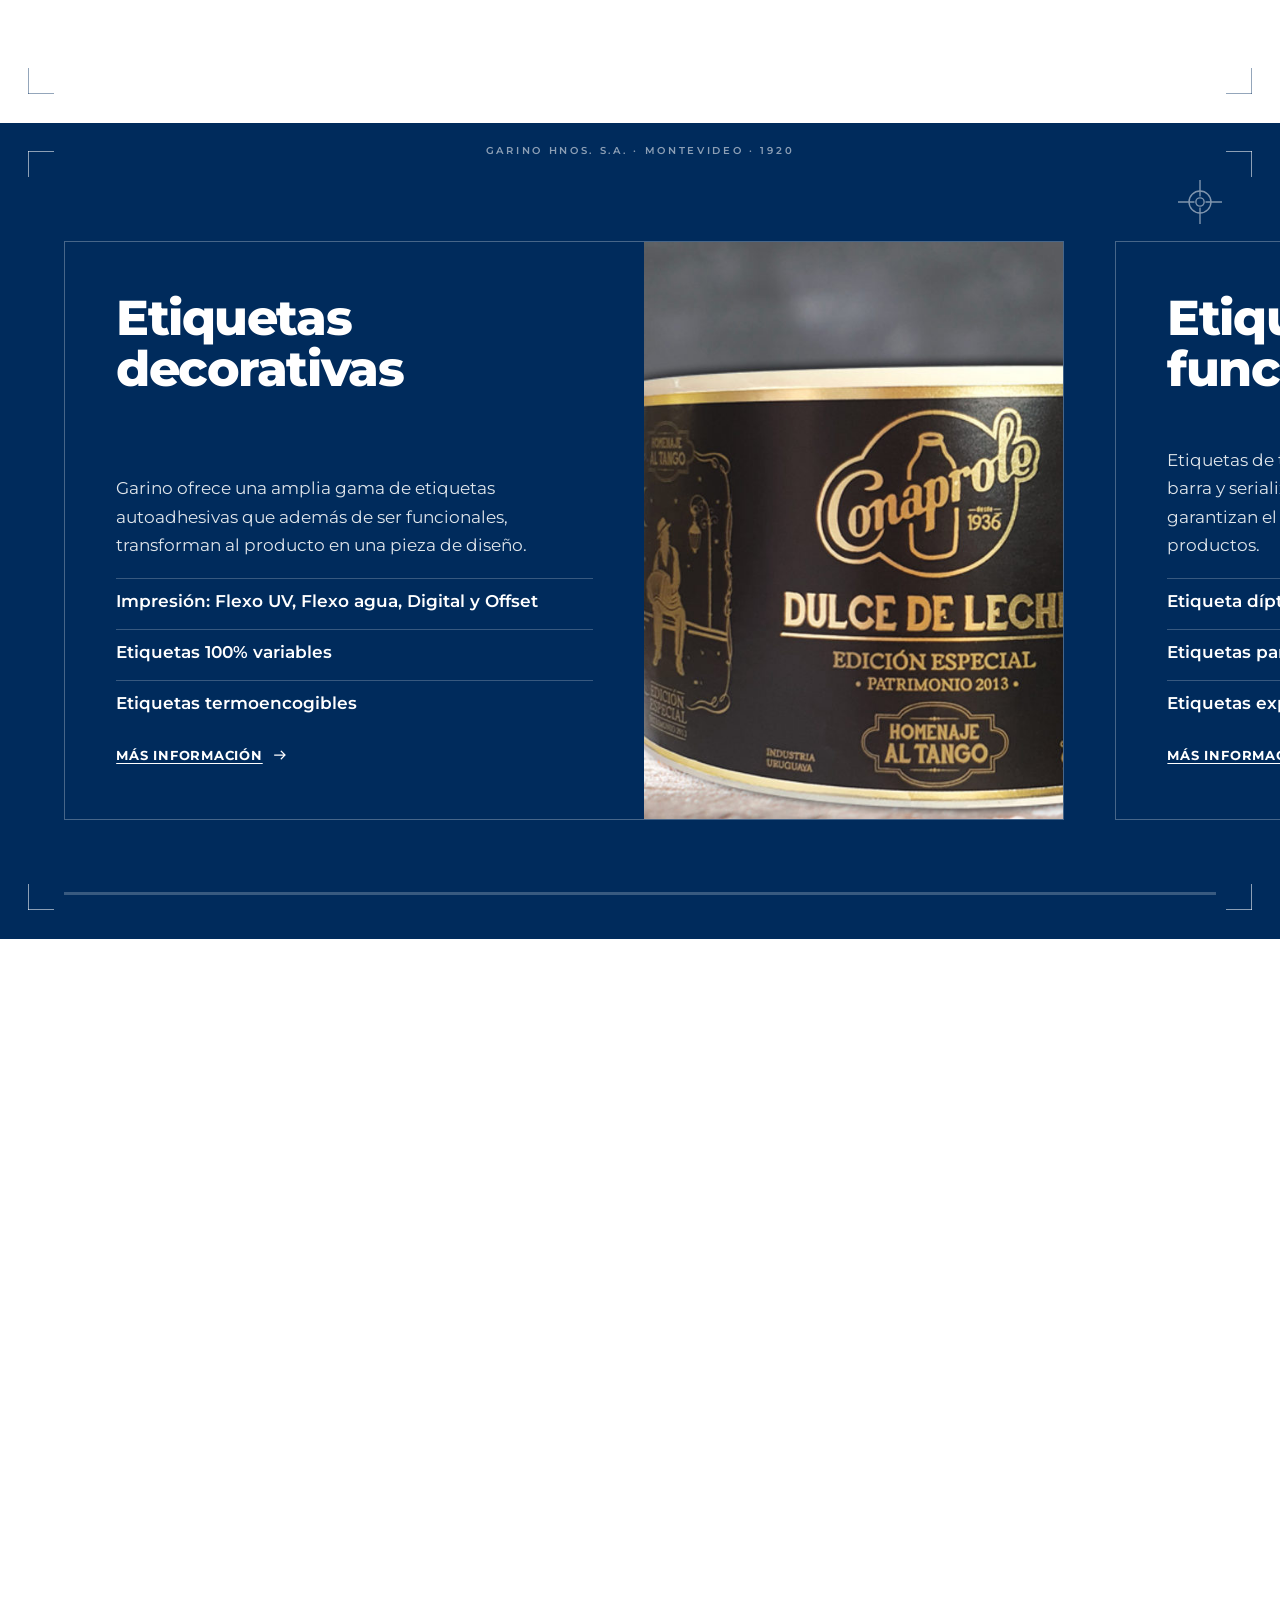
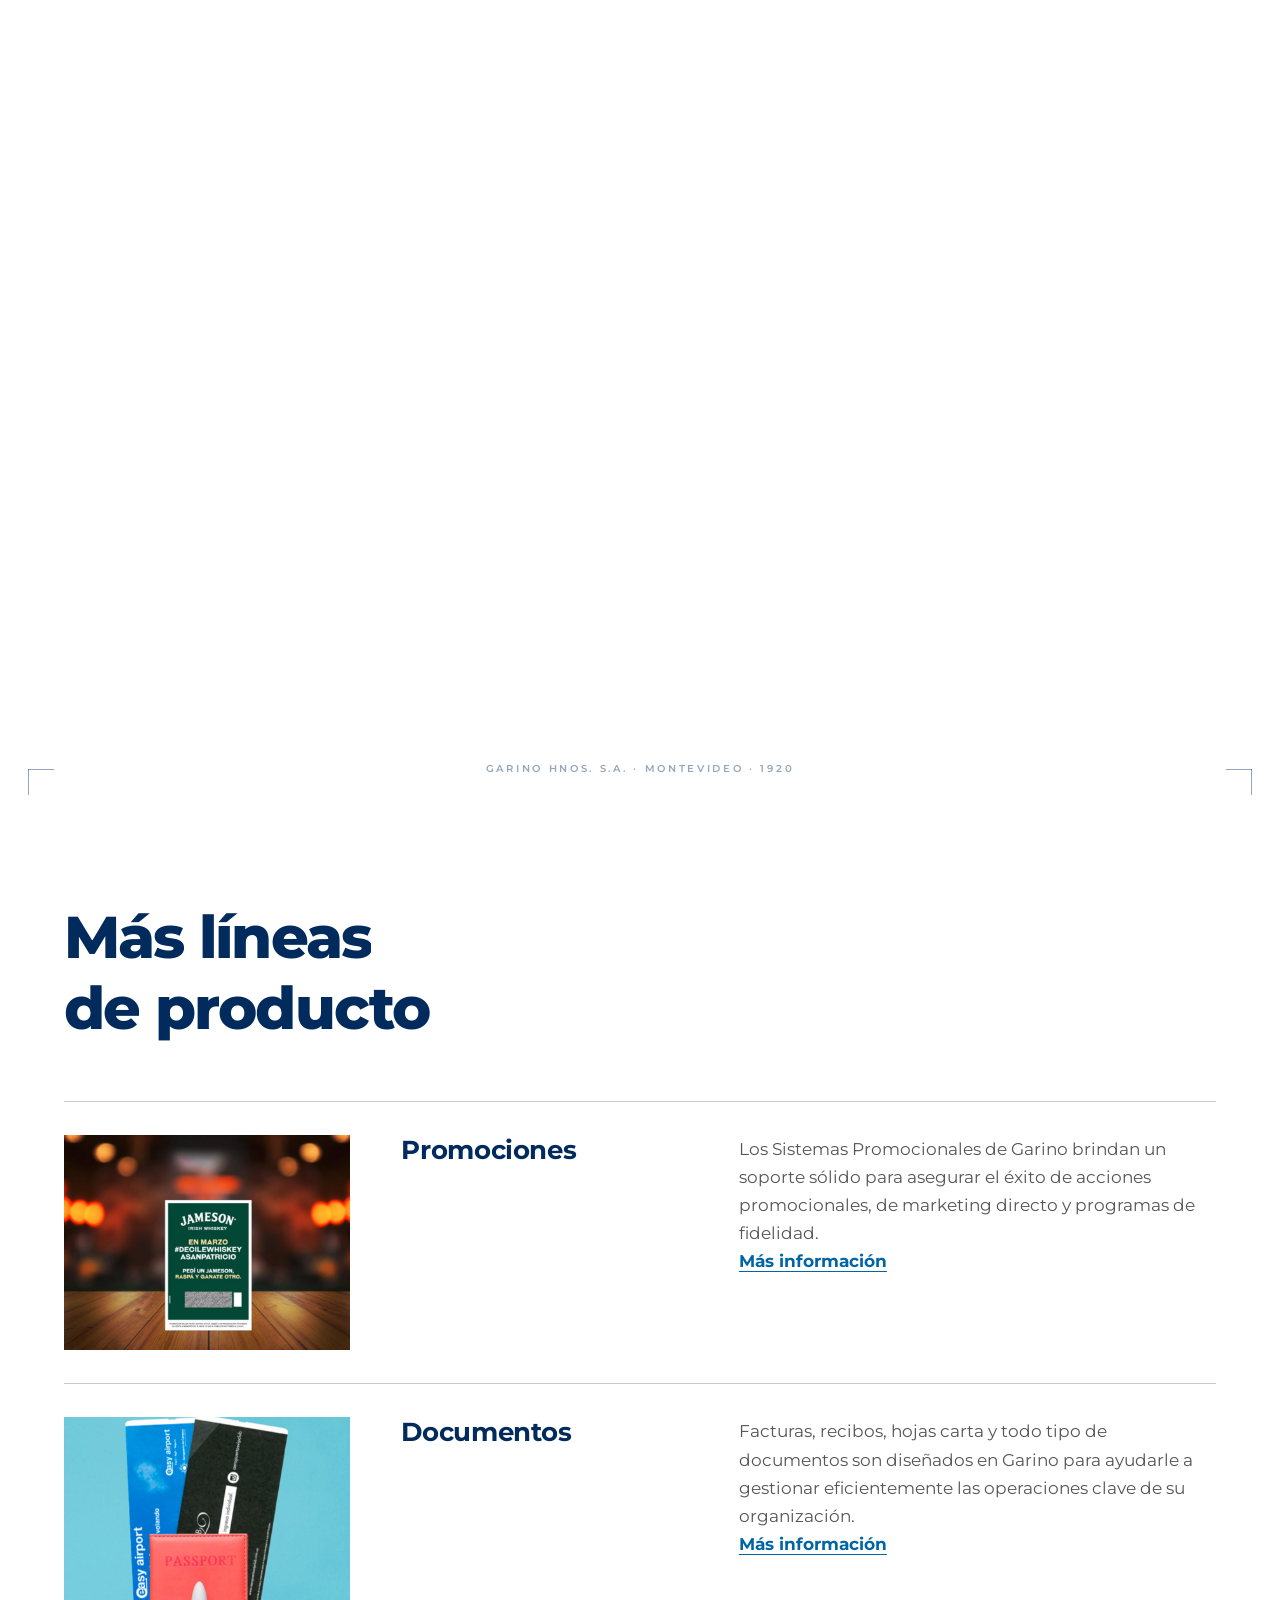
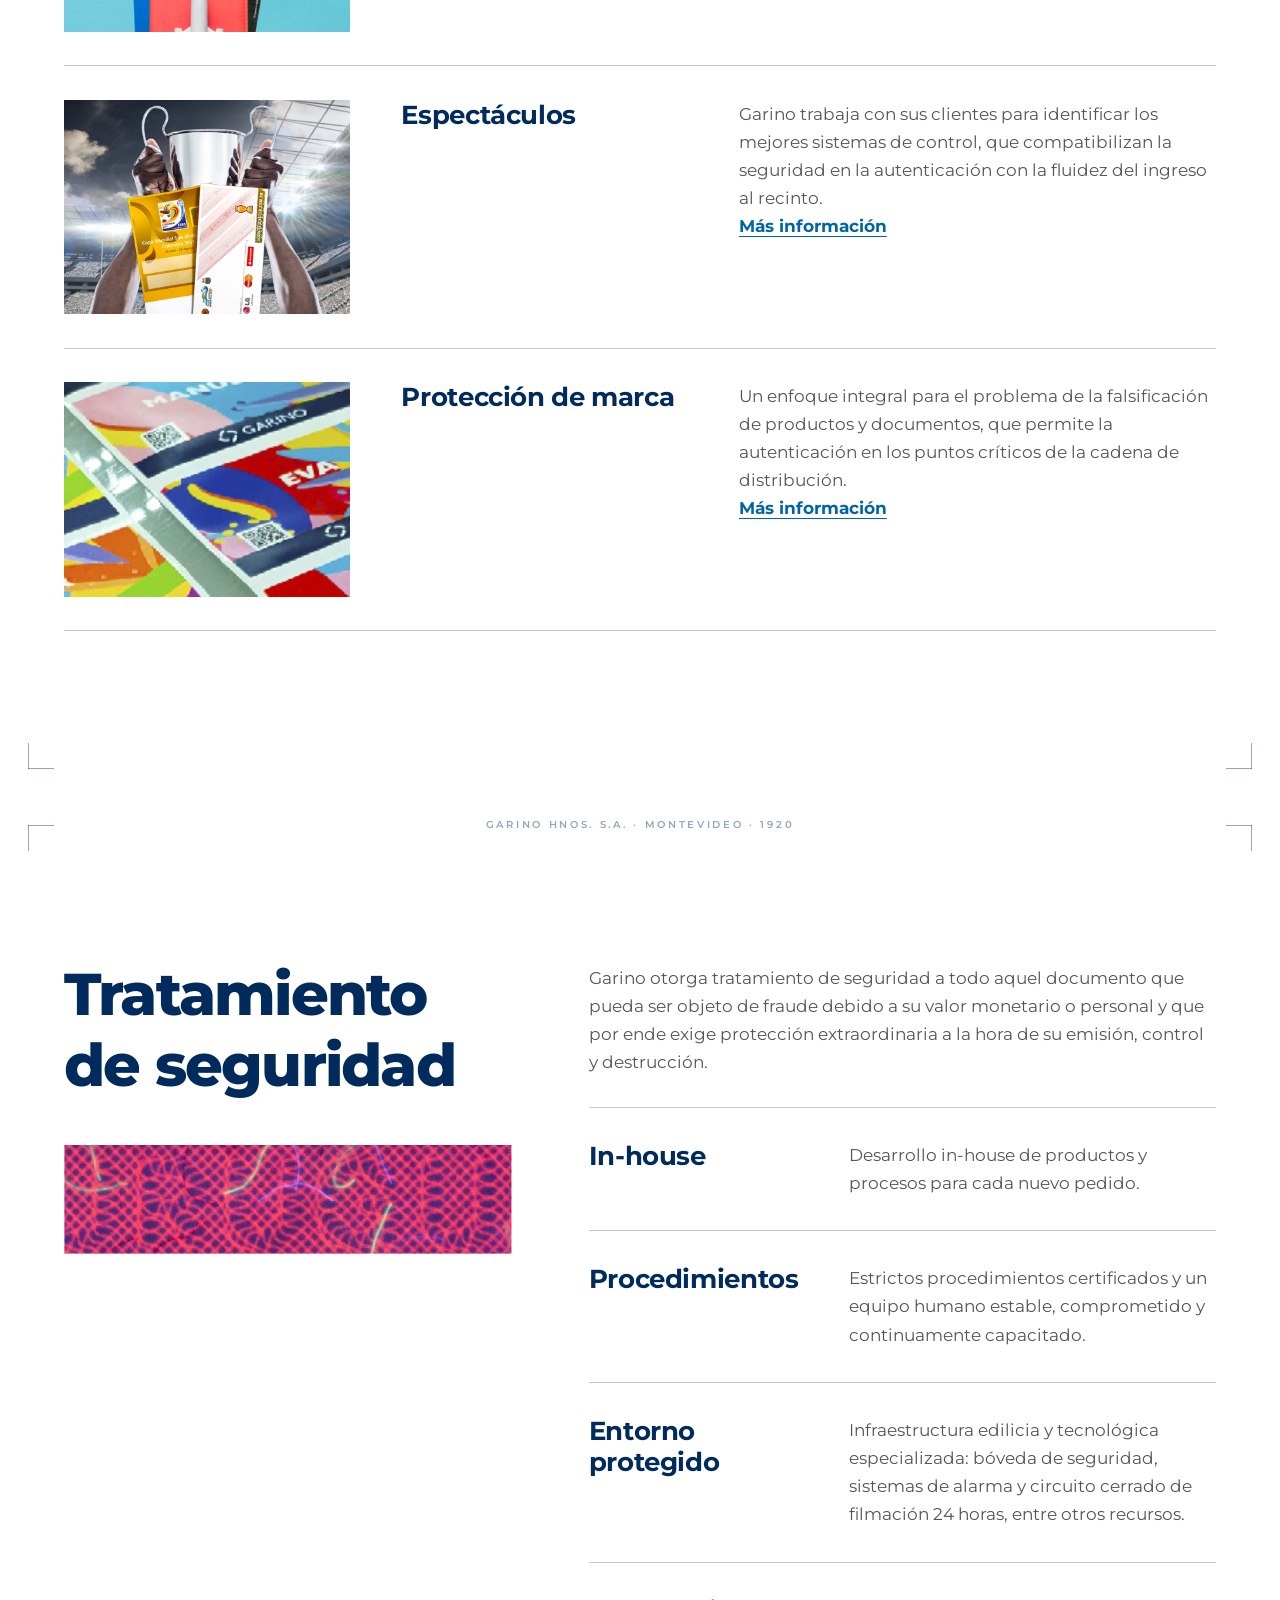
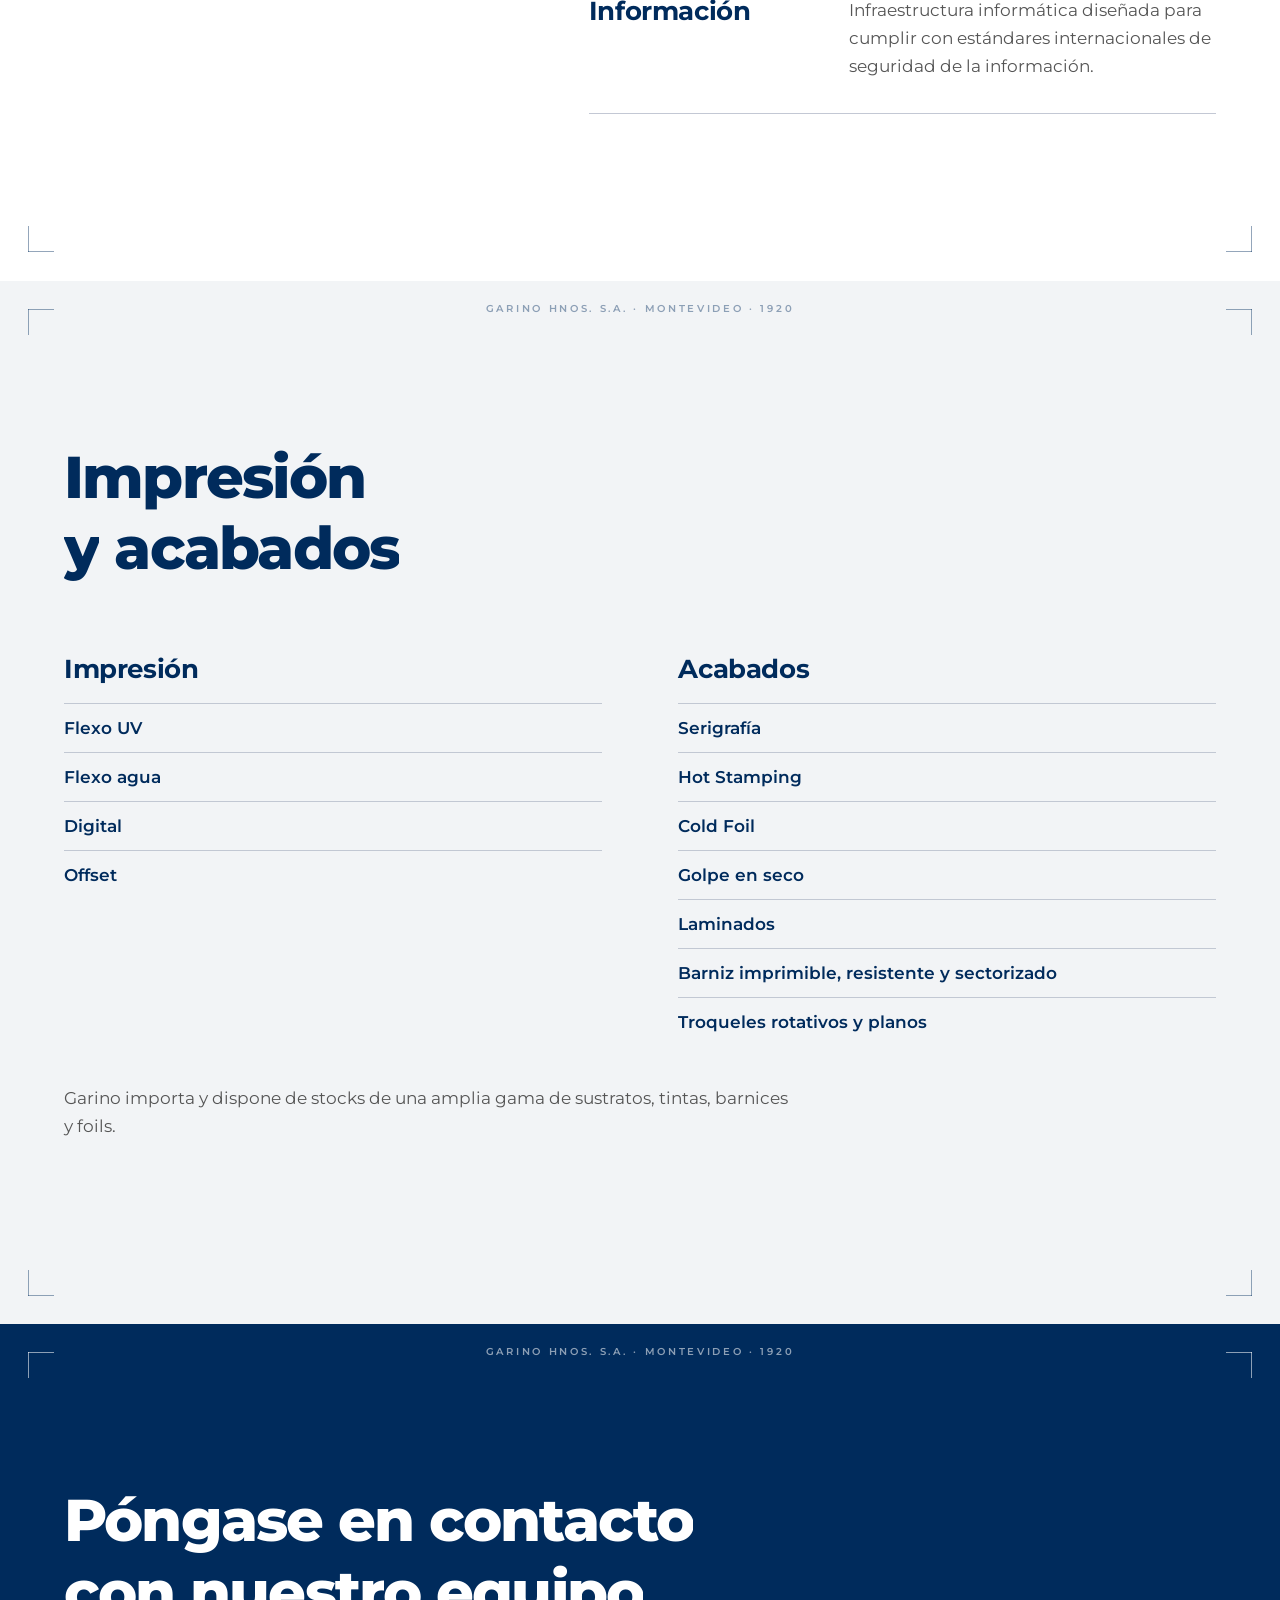
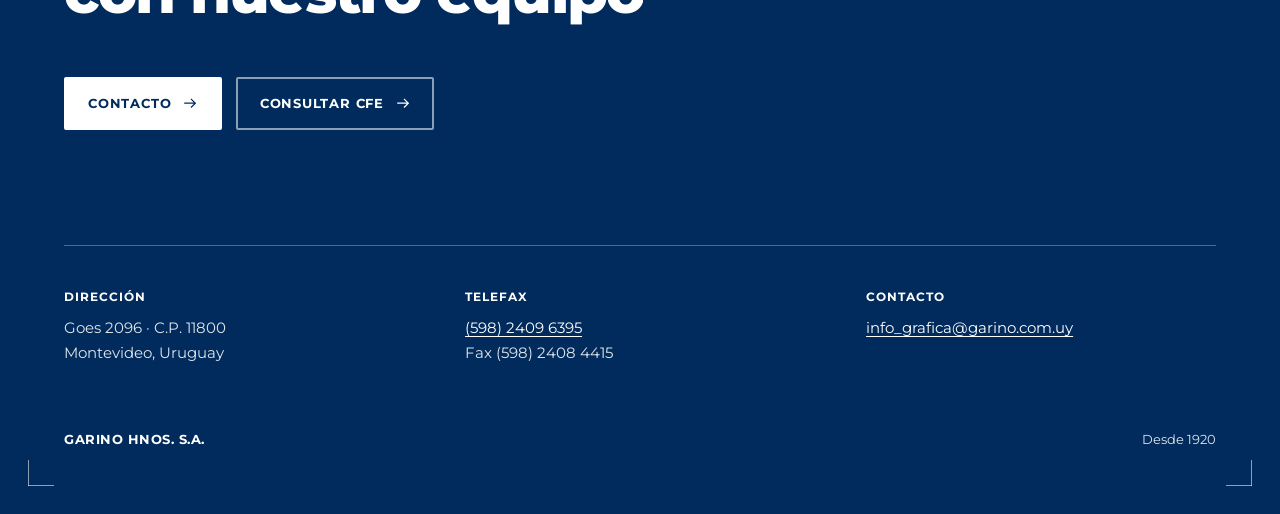
==== commit adc8696d: "Agregar fotos reales de la imprenta en gráficos, inicio e informáticos Co-Authored-By: Claude Sonnet" ====
--- a/graficos.html
+++ b/graficos.html
@@ -63,21 +63,33 @@
     <svg class="reg hscroll__reg" aria-hidden="true"><use href="#reg"/></svg>
     <div class="hscroll__pin">
       <div class="hscroll__track">
-        <article class="panel">
-          <div class="panel__top"><h2>Etiquetas decorativas</h2></div>
-          <div><p>Garino ofrece una amplia gama de etiquetas autoadhesivas que además de ser funcionales, transforman al producto en una pieza de diseño.</p><ul><li>Impresión: Flexo UV, Flexo agua, Digital y Offset</li><li>Etiquetas 100% variables</li><li>Etiquetas termoencogibles</li></ul><a class="panel__link" href="https://www.garinografica.com/etiquetas-decorativas">Más información <svg class="i" aria-hidden="true"><use href="#arrow"/></svg></a></div>
+        <article class="panel panel--photo">
+          <div class="panel__text">
+            <div class="panel__top"><h2>Etiquetas decorativas</h2></div>
+            <div><p>Garino ofrece una amplia gama de etiquetas autoadhesivas que además de ser funcionales, transforman al producto en una pieza de diseño.</p><ul><li>Impresión: Flexo UV, Flexo agua, Digital y Offset</li><li>Etiquetas 100% variables</li><li>Etiquetas termoencogibles</li></ul><a class="panel__link" href="https://www.garinografica.com/etiquetas-decorativas">Más información <svg class="i" aria-hidden="true"><use href="#arrow"/></svg></a></div>
+          </div>
+          <figure class="panel__photo"><img src="img/graf/decorativas.jpg" width="900" height="700" alt="Etiqueta autoadhesiva decorativa impresa con acabados dorados sobre un envase de dulce de leche" loading="lazy"></figure>
         </article>
-        <article class="panel">
-          <div class="panel__top"><h2>Farma</h2></div>
-          <div><p>Garino desarrolla productos y sistemas tendientes a solucionar los problemas clave que afectan este mercado.</p><ul><li>Falsificación de productos</li><li>Ingesta de dosis inadecuadas</li><li>Desvío de medicamentos de uso controlado</li><li>Confusión de medicamentos en centros de salud</li></ul><a class="panel__link" href="https://www.garinografica.com/farma">Más información <svg class="i" aria-hidden="true"><use href="#arrow"/></svg></a></div>
+        <article class="panel panel--photo">
+          <div class="panel__text">
+            <div class="panel__top"><h2>Etiquetas funcionales</h2></div>
+            <div><p>Etiquetas de trazabilidad emitidas con códigos de barra y serialización variable alfanumérica, que garantizan el seguimiento individual de documentos o productos.</p><ul><li>Etiqueta díptica repegable</li><li>Etiquetas para superficies desafiantes</li><li>Etiquetas exprimibles (squeezable)</li></ul><a class="panel__link" href="https://www.garinografica.com/etiquetas-funcionales">Más información <svg class="i" aria-hidden="true"><use href="#arrow"/></svg></a></div>
+          </div>
+          <figure class="panel__photo"><img src="img/graf/funcionales.jpg" width="900" height="700" alt="Etiqueta funcional despegable sobre un bidón de producto agroquímico" loading="lazy"></figure>
         </article>
-        <article class="panel">
-          <div class="panel__top"><h2>Documentos de seguridad</h2></div>
-          <div><p>Proveedor de Documentos de Seguridad para bancos, gobiernos, emisores de valores y empresas privadas, a lo largo de sus 100 años de existencia.</p><ul><li>Papel de seguridad con marca de agua propia</li><li>Hologramas de seguridad con marca propietaria de uso exclusivo</li></ul><a class="panel__link" href="https://www.garinografica.com/documentos-seguridad">Más información <svg class="i" aria-hidden="true"><use href="#arrow"/></svg></a></div>
+        <article class="panel panel--photo">
+          <div class="panel__text">
+            <div class="panel__top"><h2>Farma</h2></div>
+            <div><p>Garino desarrolla productos y sistemas tendientes a solucionar los problemas clave que afectan este mercado.</p><ul><li>Falsificación de productos</li><li>Ingesta de dosis inadecuadas</li><li>Desvío de medicamentos de uso controlado</li><li>Confusión de medicamentos en centros de salud</li></ul><a class="panel__link" href="https://www.garinografica.com/farma">Más información <svg class="i" aria-hidden="true"><use href="#arrow"/></svg></a></div>
+          </div>
+          <figure class="panel__photo"><img src="img/graf/trazabilidad.jpg" width="900" height="700" alt="Sello de seguridad con numeración sobre un envase de cápsulas farmacéuticas" loading="lazy"></figure>
         </article>
-        <article class="panel">
-          <div class="panel__top"><h2>Protección de marca</h2></div>
-          <div><p>Un enfoque integral para el problema de la falsificación de productos y documentos, que permite la autenticación en los puntos críticos de la cadena de distribución.</p><ul><li>Tamper evident: recursos que evidencian la manipulación</li><li>Datos variables: código de barra, código QR, Datamatrix</li></ul><a class="panel__link" href="https://www.garinografica.com/proteccion-marca">Más información <svg class="i" aria-hidden="true"><use href="#arrow"/></svg></a></div>
+        <article class="panel panel--photo">
+          <div class="panel__text">
+            <div class="panel__top"><h2>Documentos de seguridad</h2></div>
+            <div><p>Proveedor de Documentos de Seguridad para bancos, gobiernos, emisores de valores y empresas privadas, a lo largo de sus 100 años de existencia.</p><ul><li>Papel de seguridad con marca de agua propia</li><li>Hologramas de seguridad con marca propietaria de uso exclusivo</li></ul><a class="panel__link" href="https://www.garinografica.com/documentos-seguridad">Más información <svg class="i" aria-hidden="true"><use href="#arrow"/></svg></a></div>
+          </div>
+          <figure class="panel__photo"><img src="img/graf/vales.jpg" width="900" height="700" alt="Patrón de seguridad impreso con fibras visibles bajo luz ultravioleta" loading="lazy"></figure>
         </article>
       </div>
     </div>
@@ -86,9 +98,9 @@
 
   <section class="section sheet">
     <span class="marks marks--ink" aria-hidden="true"></span>
-    <div class="wrap intro-grid">
-      <h2 data-split>Más líneas de producto</h2>
-      <ul class="rows"><li data-reveal><h3>Etiquetas funcionales</h3><div><p>Etiquetas de trazabilidad emitidas con códigos de barra y serialización variable alfanumérica, que garantizan el seguimiento individual de documentos o productos.</p><p><a href="#reg">Más información</a></p></div></li><li data-reveal><h3>Promociones</h3><div><p>Los Sistemas Promocionales de Garino brindan un soporte sólido para asegurar el éxito de acciones promocionales, de marketing directo y programas de fidelidad.</p><p><a href="#reg">Más información</a></p></div></li><li data-reveal><h3>Documentos</h3><div><p>Facturas, recibos, hojas carta y todo tipo de documentos son diseñados en Garino para ayudarle a gestionar eficientemente las operaciones clave de su organización.</p><p><a href="#reg">Más información</a></p></div></li><li data-reveal><h3>Espectáculos</h3><div><p>Garino trabaja con sus clientes para identificar los mejores sistemas de control, que compatibilizan la seguridad en la autenticación con la fluidez del ingreso al recinto.</p><p><a href="#reg">Más información</a></p></div></li></ul>
+    <div class="wrap">
+      <h2 class="rows-head" data-split>Más líneas de producto</h2>
+      <ul class="rows rows--photo"><li data-reveal><figure><img src="img/graf/promos.jpg" width="900" height="700" alt="Raspe promocional impreso con zona raspable" loading="lazy"></figure><h3>Promociones</h3><div><p>Los Sistemas Promocionales de Garino brindan un soporte sólido para asegurar el éxito de acciones promocionales, de marketing directo y programas de fidelidad.</p><p><a href="#reg">Más información</a></p></div></li><li data-reveal><figure><img src="img/graf/documentos.jpg" width="900" height="700" alt="Documentos y entradas impresos" loading="lazy"></figure><h3>Documentos</h3><div><p>Facturas, recibos, hojas carta y todo tipo de documentos son diseñados en Garino para ayudarle a gestionar eficientemente las operaciones clave de su organización.</p><p><a href="#reg">Más información</a></p></div></li><li data-reveal><figure><img src="img/graf/tickets.jpg" width="900" height="700" alt="Entradas de espectáculos con elementos de seguridad" loading="lazy"></figure><h3>Espectáculos</h3><div><p>Garino trabaja con sus clientes para identificar los mejores sistemas de control, que compatibilizan la seguridad en la autenticación con la fluidez del ingreso al recinto.</p><p><a href="#reg">Más información</a></p></div></li><li data-reveal><figure><img src="img/foto_1.jpg" width="632" height="154" alt="Etiquetas autoadhesivas con códigos QR y datos variables impresos" loading="lazy"></figure><h3>Protección de marca</h3><div><p>Un enfoque integral para el problema de la falsificación de productos y documentos, que permite la autenticación en los puntos críticos de la cadena de distribución.</p><p><a href="https://www.garinografica.com/proteccion-marca">Más información</a></p></div></li></ul>
     </div>
   </section>
 
@@ -98,6 +110,7 @@
     <div class="wrap intro-grid">
       <div>
         <h2 data-split>Tratamiento de seguridad</h2>
+        <figure class="aside-photo" data-reveal><img src="img/foto_2.jpg" width="632" height="154" alt="Patrón de seguridad impreso con fibras visibles bajo luz ultravioleta" loading="lazy"></figure>
       </div>
       <div class="stack">
         <p data-reveal>Garino otorga tratamiento de seguridad a todo aquel documento que pueda ser objeto de fraude debido a su valor monetario o personal y que por ende exige protección extraordinaria a la hora de su emisión, control y destrucción.</p>
--- a/css/styles.css
+++ b/css/styles.css
@@ -260,3 +260,34 @@
   .panel, .panel:nth-child(even), .panel:nth-child(3n) { width: 100%; margin-top: 0; min-height: 0; }
   .hscroll__bar { display: none; }
 }
+
+/* Fotos reales de productos */
+.panel.panel--photo, .panel.panel--photo:nth-child(n) { flex-direction: row; padding: 0; gap: 0; width: min(88vw, 1000px); margin-top: 0; overflow: hidden; }
+.panel__text { flex: 1 1 56%; display: flex; flex-direction: column; justify-content: space-between; gap: clamp(28px, 4vw, 56px); padding: clamp(28px, 4vw, 56px); min-width: 0; }
+.panel__photo { flex: 0 0 42%; margin: 0; position: relative; overflow: hidden; background: var(--slate); }
+.panel__photo img { width: 100%; height: 100%; object-fit: cover; display: block; }
+.rows--photo > li { grid-template-columns: minmax(180px, 3fr) minmax(0, 3fr) minmax(0, 5fr); align-items: start; }
+.rows--photo figure { margin: 0; overflow: hidden; background: var(--mist); }
+.rows--photo figure img { width: 100%; height: auto; aspect-ratio: 4 / 3; object-fit: cover; display: block; }
+.rows--photo > li.no-photo h3 { grid-column: 2; }
+.rows-head { margin-bottom: clamp(32px, 4vw, 56px); max-width: 16ch; }
+.gallery { display: grid; grid-template-columns: repeat(4, minmax(0, 1fr)); gap: clamp(14px, 2vw, 32px); align-items: start; }
+.gallery figure { margin: 0; }
+.gallery figure:nth-child(even) { margin-top: clamp(32px, 6vw, 96px); }
+.gallery a { display: block; text-decoration: none; color: var(--navy); }
+.gallery img { width: 100%; height: auto; aspect-ratio: 4 / 3; object-fit: cover; display: block; background: var(--mist); transition: transform 0.8s var(--ease); }
+.gallery .frame { overflow: hidden; }
+.gallery a:hover img { transform: scale(1.04); }
+.gallery figcaption { margin-top: 14px; font-weight: 700; font-size: 0.95rem; letter-spacing: -0.01em; color: var(--navy); }
+@media (max-width: 959px) {
+  .rows--photo > li { grid-template-columns: 1fr; }
+  .rows--photo > li.no-photo h3 { grid-column: auto; }
+  .gallery { grid-template-columns: repeat(2, minmax(0, 1fr)); }
+}
+@media (max-width: 859px) {
+  .panel.panel--photo, .panel.panel--photo:nth-child(n) { flex-direction: column; width: 100%; }
+  .panel__photo { order: -1; flex: none; aspect-ratio: 4 / 3; }
+}
+
+.aside-photo { margin: clamp(24px, 3vw, 40px) 0 0; max-width: 480px; overflow: hidden; background: var(--mist); }
+.aside-photo img { width: 100%; height: auto; display: block; }
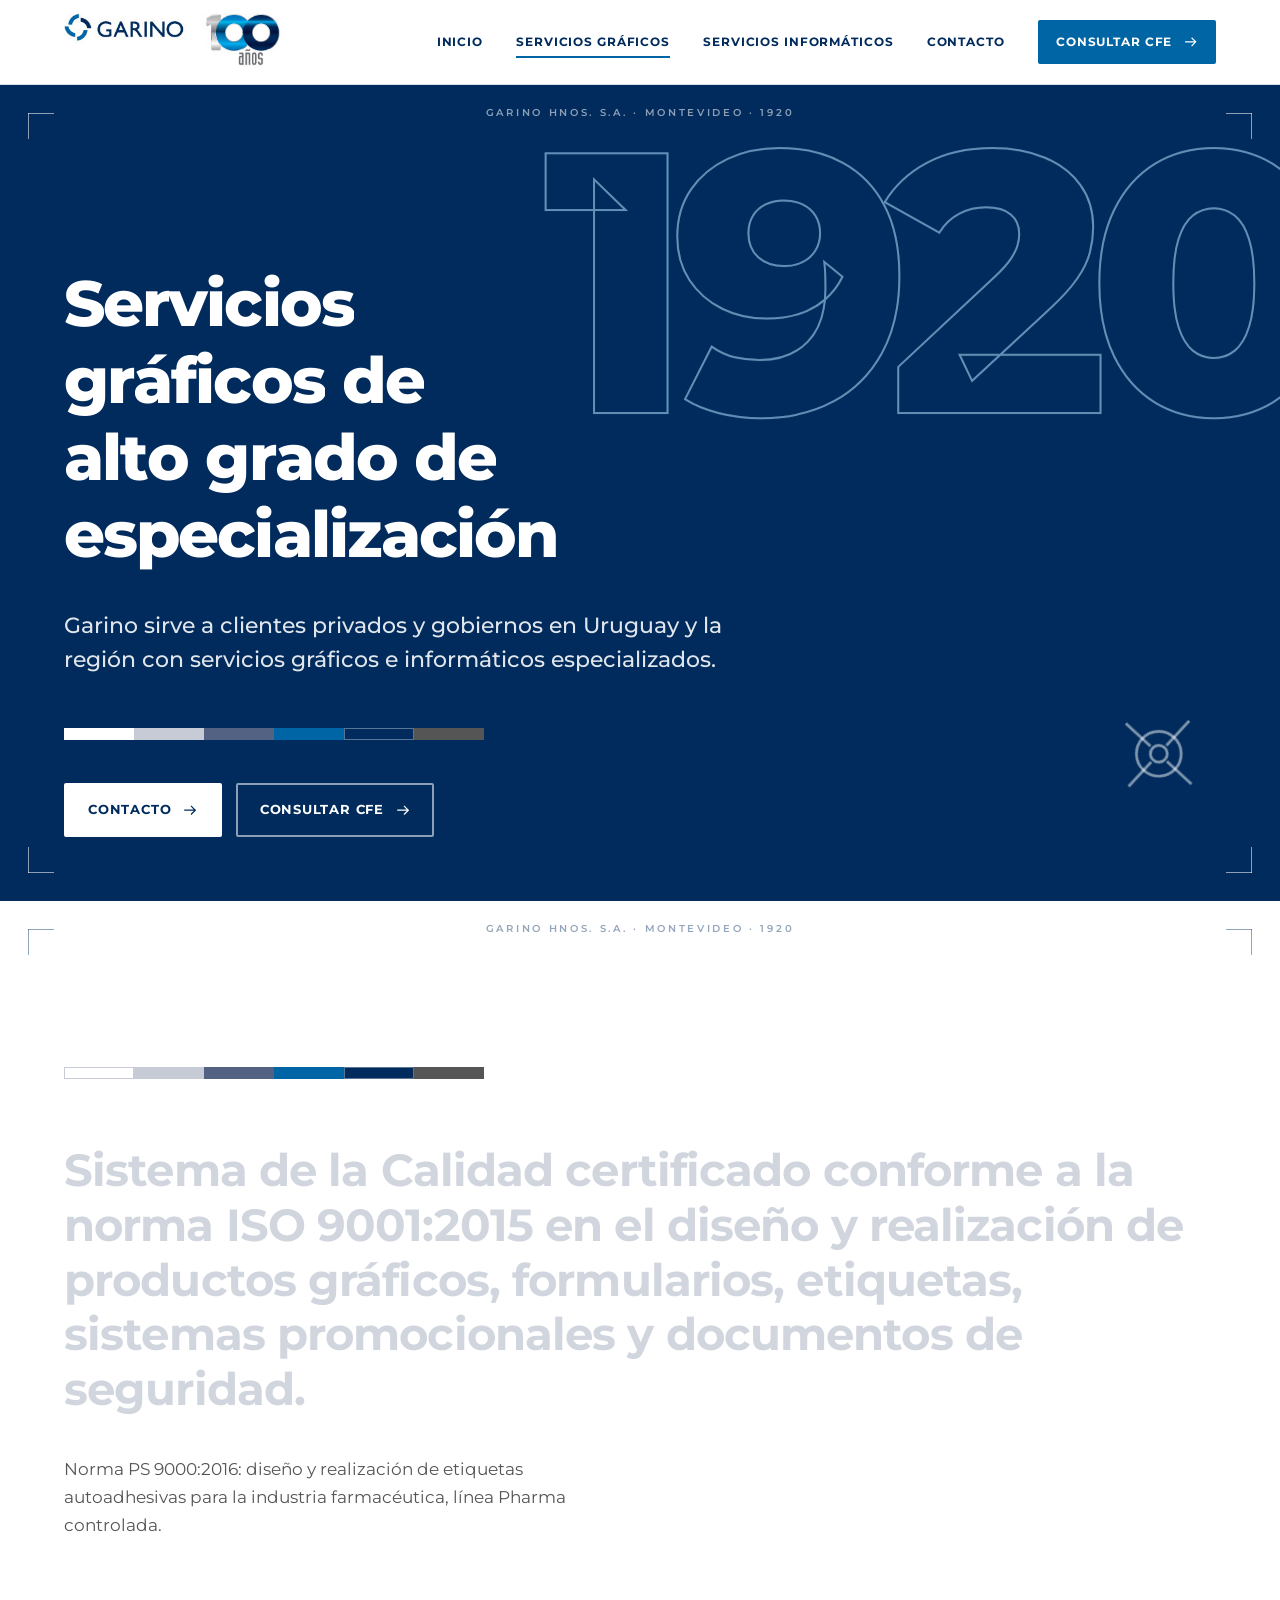
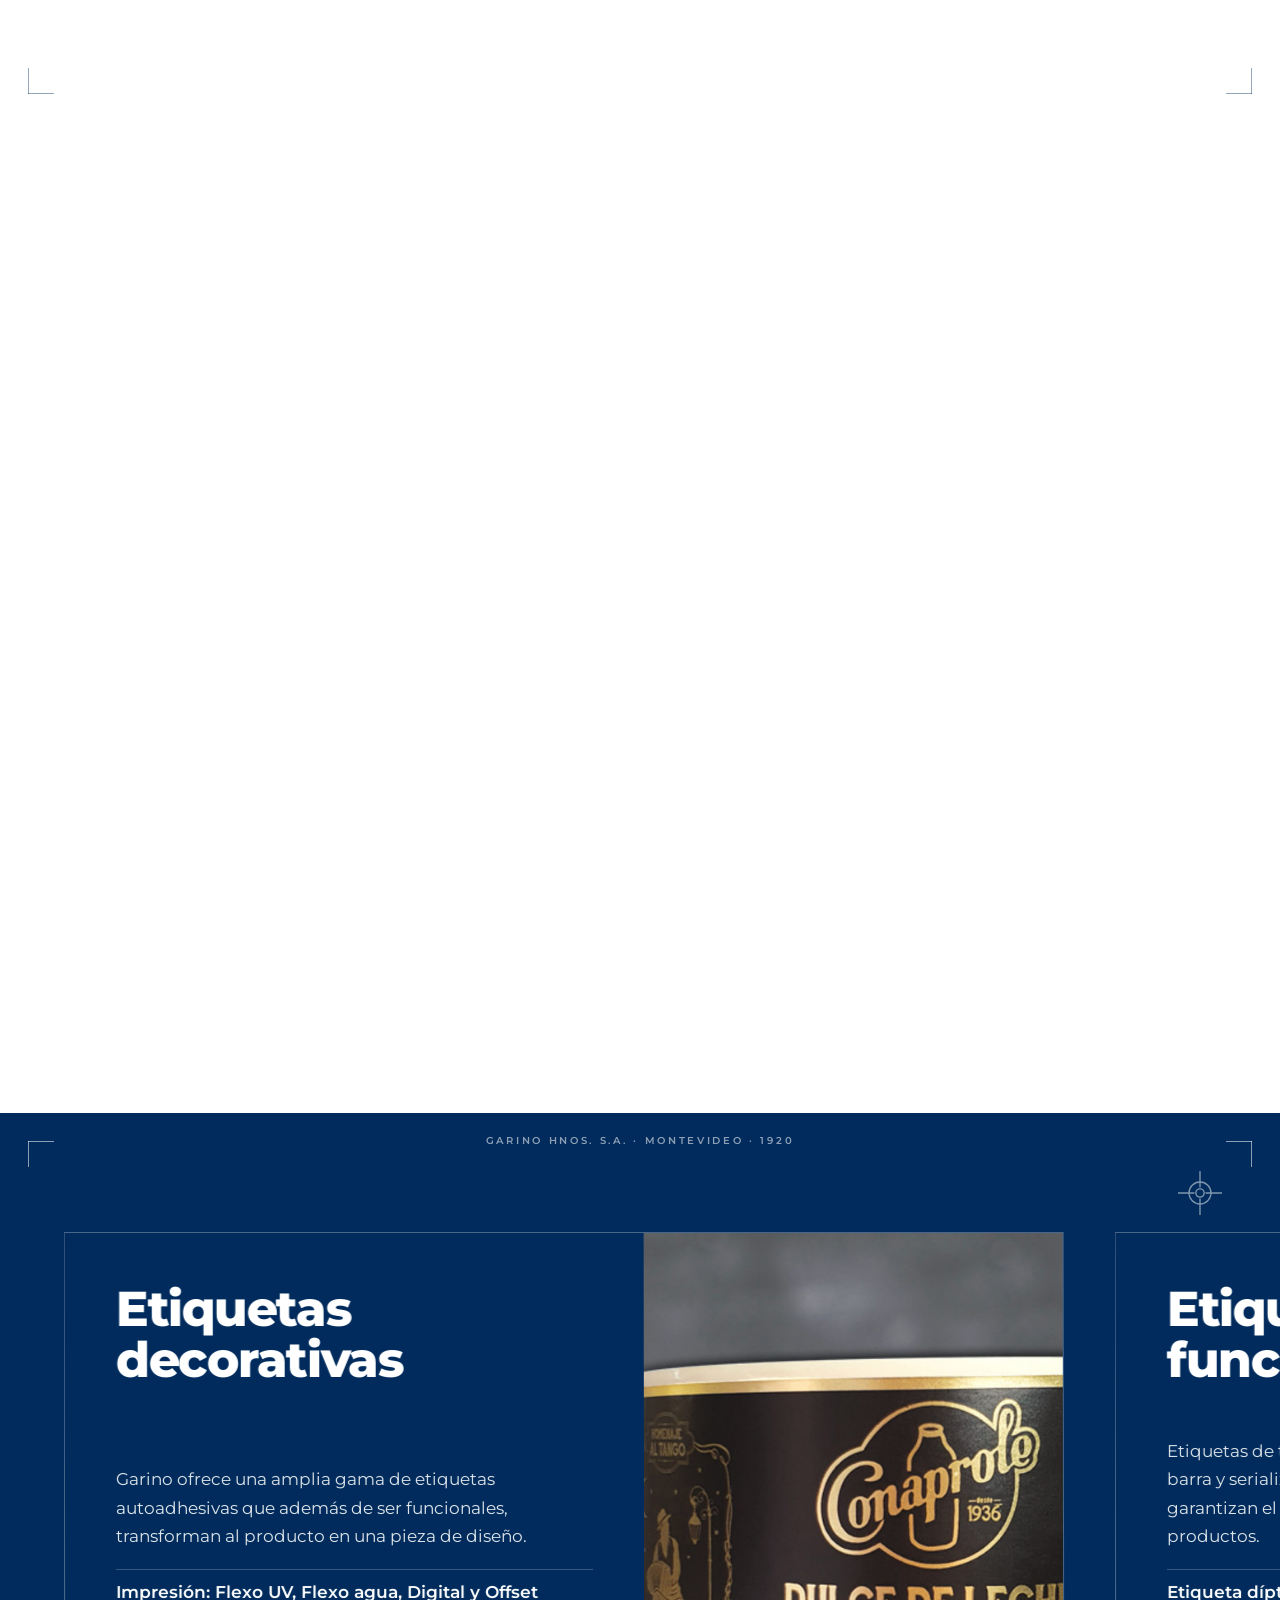
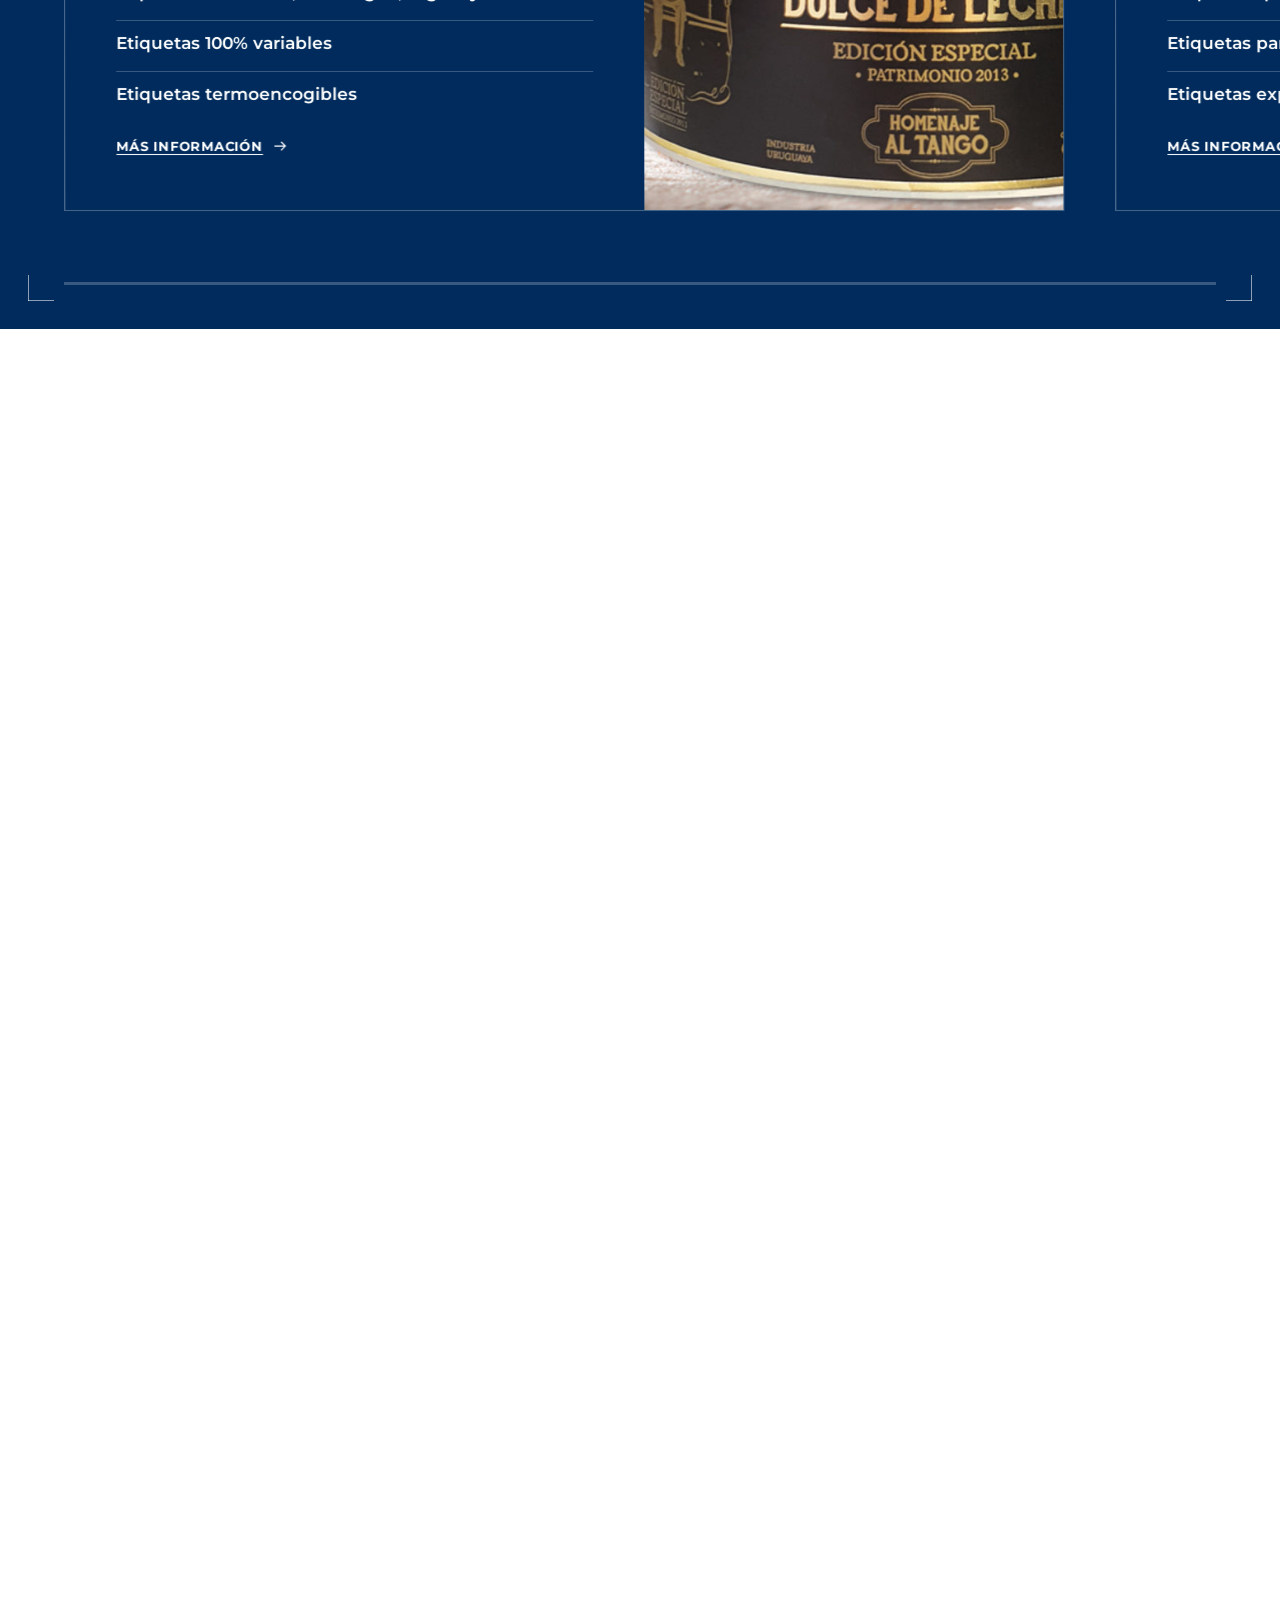
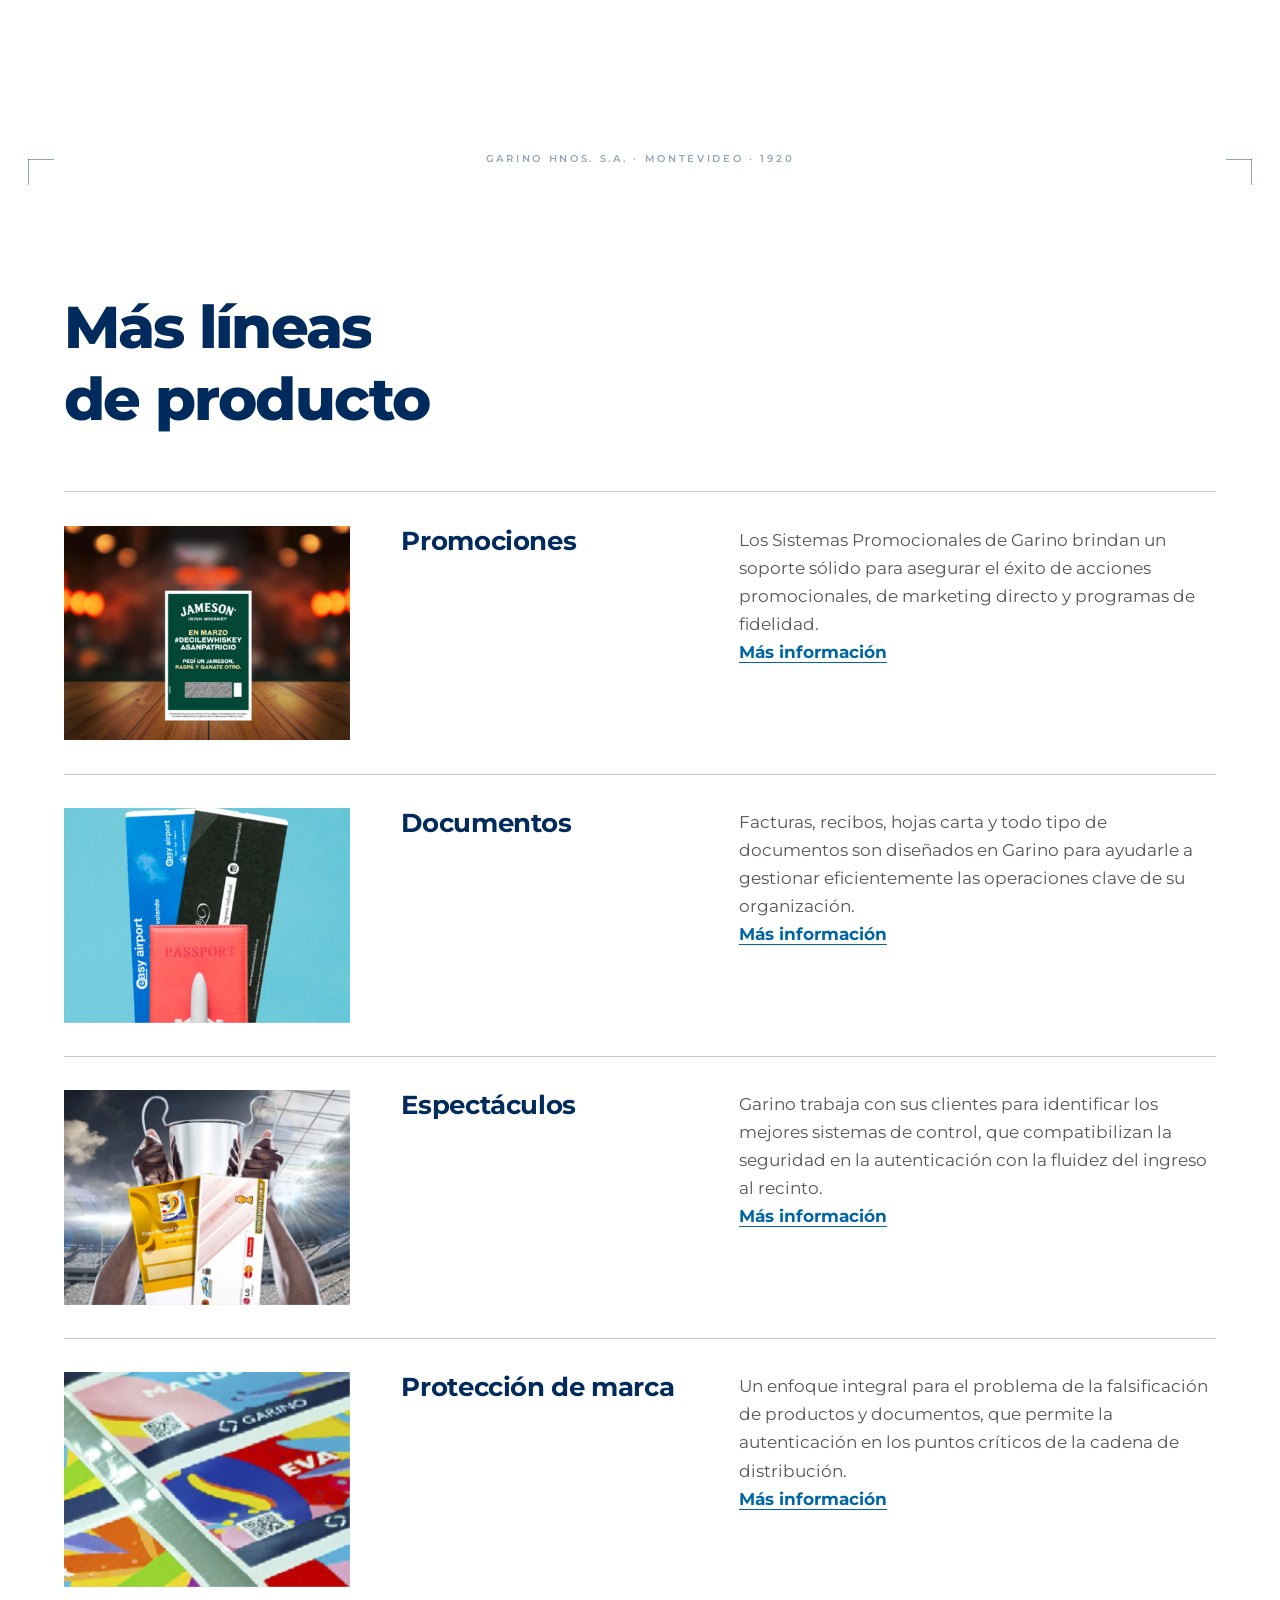
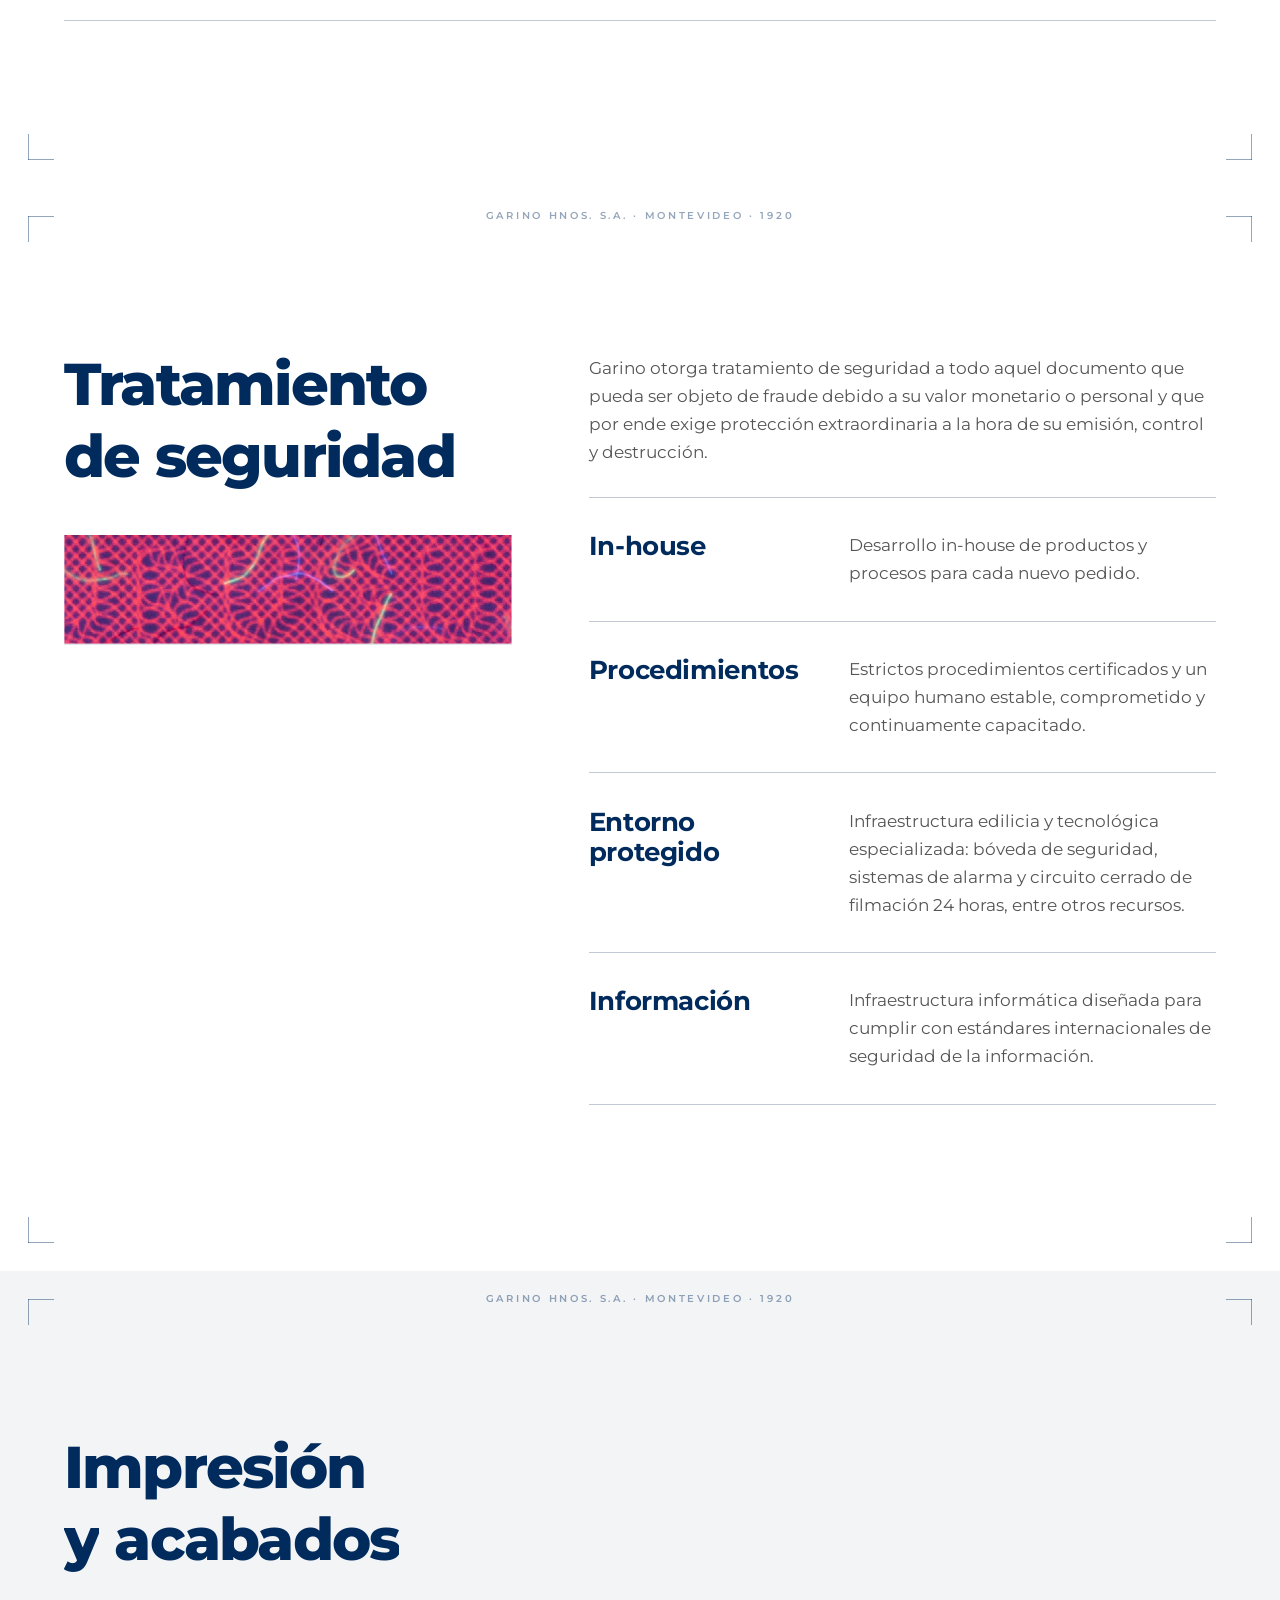
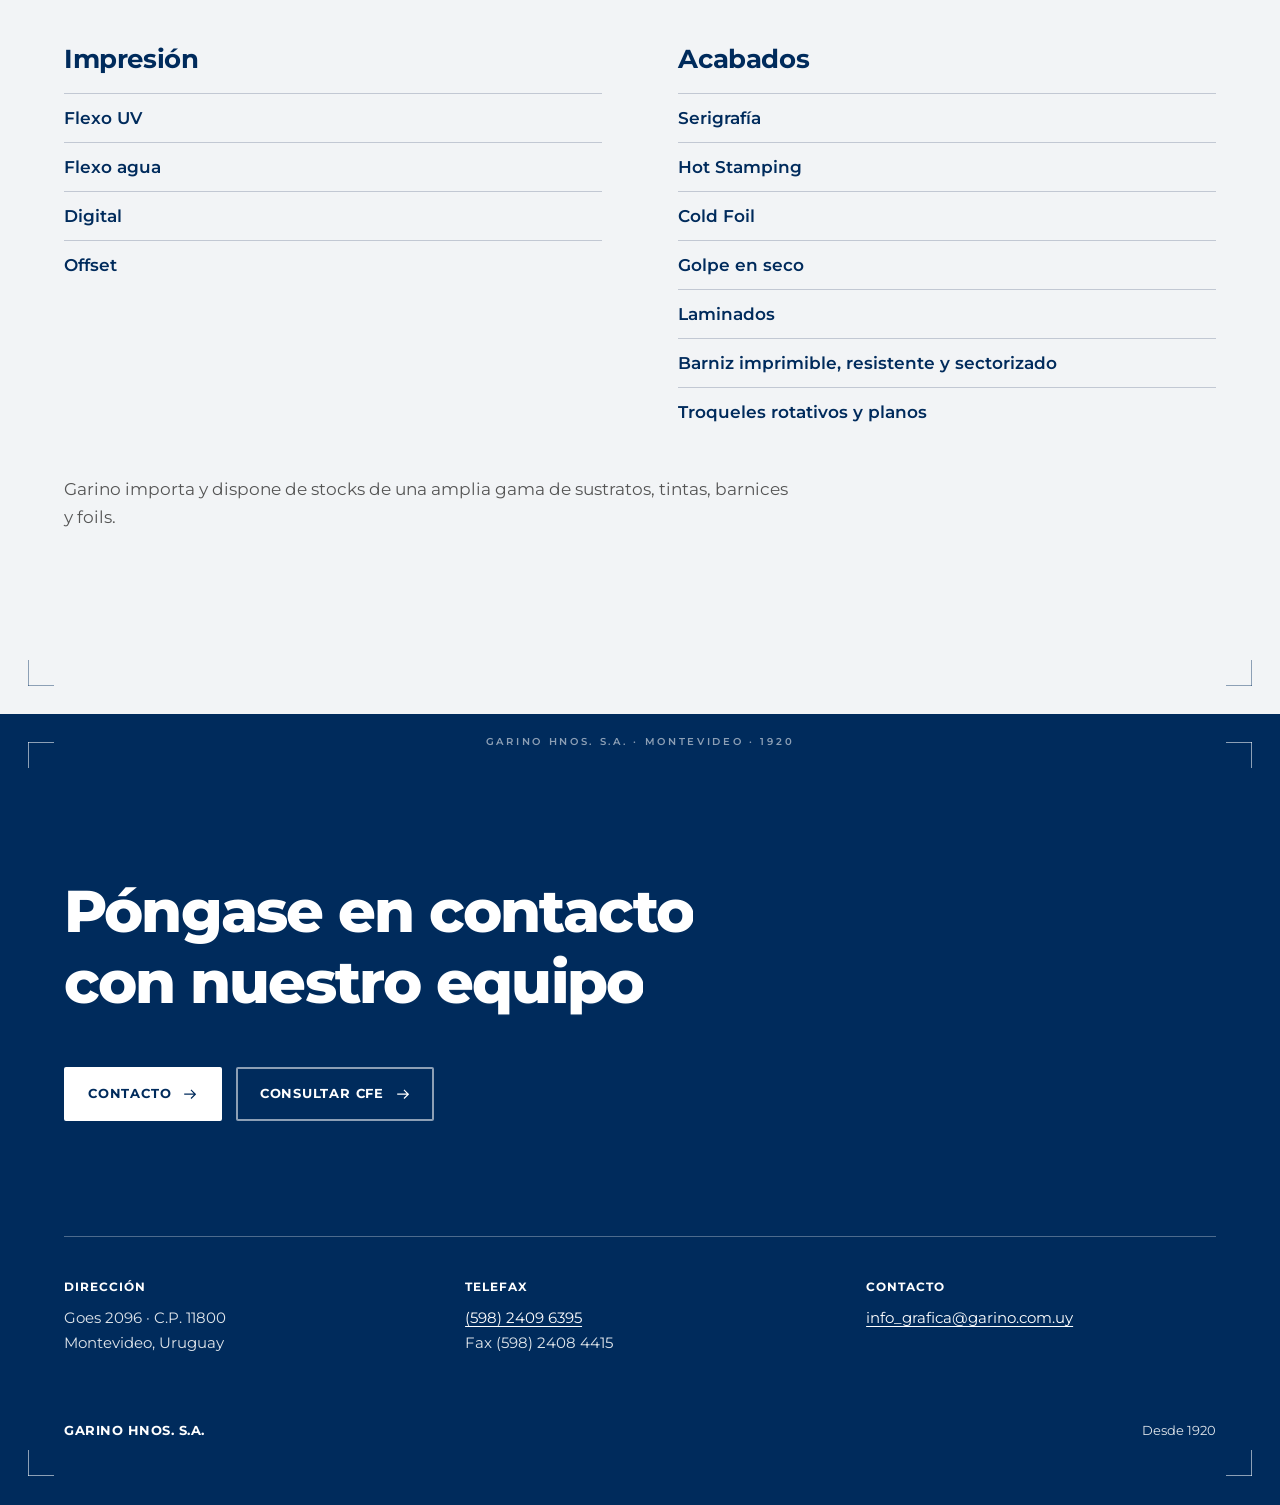
==== commit f67c05b7: "Mismo movimiento de hero en servicios gráficos e informáticos Co-Authored-By: Claude Sonnet 5.5 <nor" ====
--- a/graficos.html
+++ b/graficos.html
@@ -36,7 +36,7 @@
 
   <section class="hero sheet sheet--navy">
     <span class="marks" aria-hidden="true"></span>
-    <div class="hero__year" aria-hidden="true" data-parallax="0.18">1920</div>
+    <div class="hero__year" aria-hidden="true" data-parallax="0.18"><span class="ink ink--a">1920</span><span class="ink ink--b">1920</span><span class="ink ink--c">1920</span><span class="ink ink--d">1920</span></div>
     <div class="hero__reg" aria-hidden="true"><svg class="reg" data-spin><use href="#reg"/></svg></div>
     <div class="wrap">
       <h1 data-split>Servicios gráficos de alto grado de especialización</h1>
--- a/css/styles.css
+++ b/css/styles.css
@@ -291,3 +291,28 @@
 
 .aside-photo { margin: clamp(24px, 3vw, 40px) 0 0; max-width: 480px; overflow: hidden; background: var(--mist); }
 .aside-photo img { width: 100%; height: auto; display: block; }
+
+/* Hero: el "1920" se imprime en cuatro pasadas y entra en registro */
+.hero__year { display: grid; opacity: 0.78; }
+.hero__year .ink { grid-area: 1 / 1; display: block; }
+.hero__year .ink { -webkit-text-stroke-color: color-mix(in srgb, var(--white) 18%, transparent); }
+.hero__year .ink--a { -webkit-text-stroke-color: color-mix(in srgb, var(--blue) 80%, transparent); }
+.hero__year .ink--b { -webkit-text-stroke-color: color-mix(in srgb, var(--slate) 85%, transparent); }
+.hero__year .ink--c { -webkit-text-stroke-color: color-mix(in srgb, var(--mist) 22%, transparent); }
+.hero__year .ink--d { -webkit-text-stroke-color: color-mix(in srgb, var(--white) 16%, transparent); }
+.hero__year .ink + .ink { mix-blend-mode: screen; }
+@keyframes ink-in {
+  from { opacity: 0; transform: translate(var(--dx), var(--dy)); }
+  to   { opacity: 1; transform: translate(0, 0); }
+}
+@keyframes reg-in { from { transform: rotate(45deg); opacity: 0; } to { transform: rotate(0); opacity: 1; } }
+.js.motion .hero__year .ink { opacity: 0; animation: ink-in 1.6s cubic-bezier(0.23, 1, 0.32, 1) both; }
+.js.motion .hero__year .ink--a { --dx: -22px; --dy: -12px; animation-delay: 0.1s; }
+.js.motion .hero__year .ink--b { --dx: 18px;  --dy: -16px; animation-delay: 0.22s; }
+.js.motion .hero__year .ink--c { --dx: -14px; --dy: 18px;  animation-delay: 0.34s; }
+.js.motion .hero__year .ink--d { --dx: 16px;  --dy: 12px;  animation-delay: 0.46s; }
+.js.motion .hero__reg { animation: reg-in 1.1s cubic-bezier(0.23, 1, 0.32, 1) 1.1s both; }
+
+/* Sección de lectura fijada */
+.section--pin { min-height: calc(100svh - var(--header-h)); display: flex; align-items: center; }
+.section--pin > .wrap { width: 100%; }
